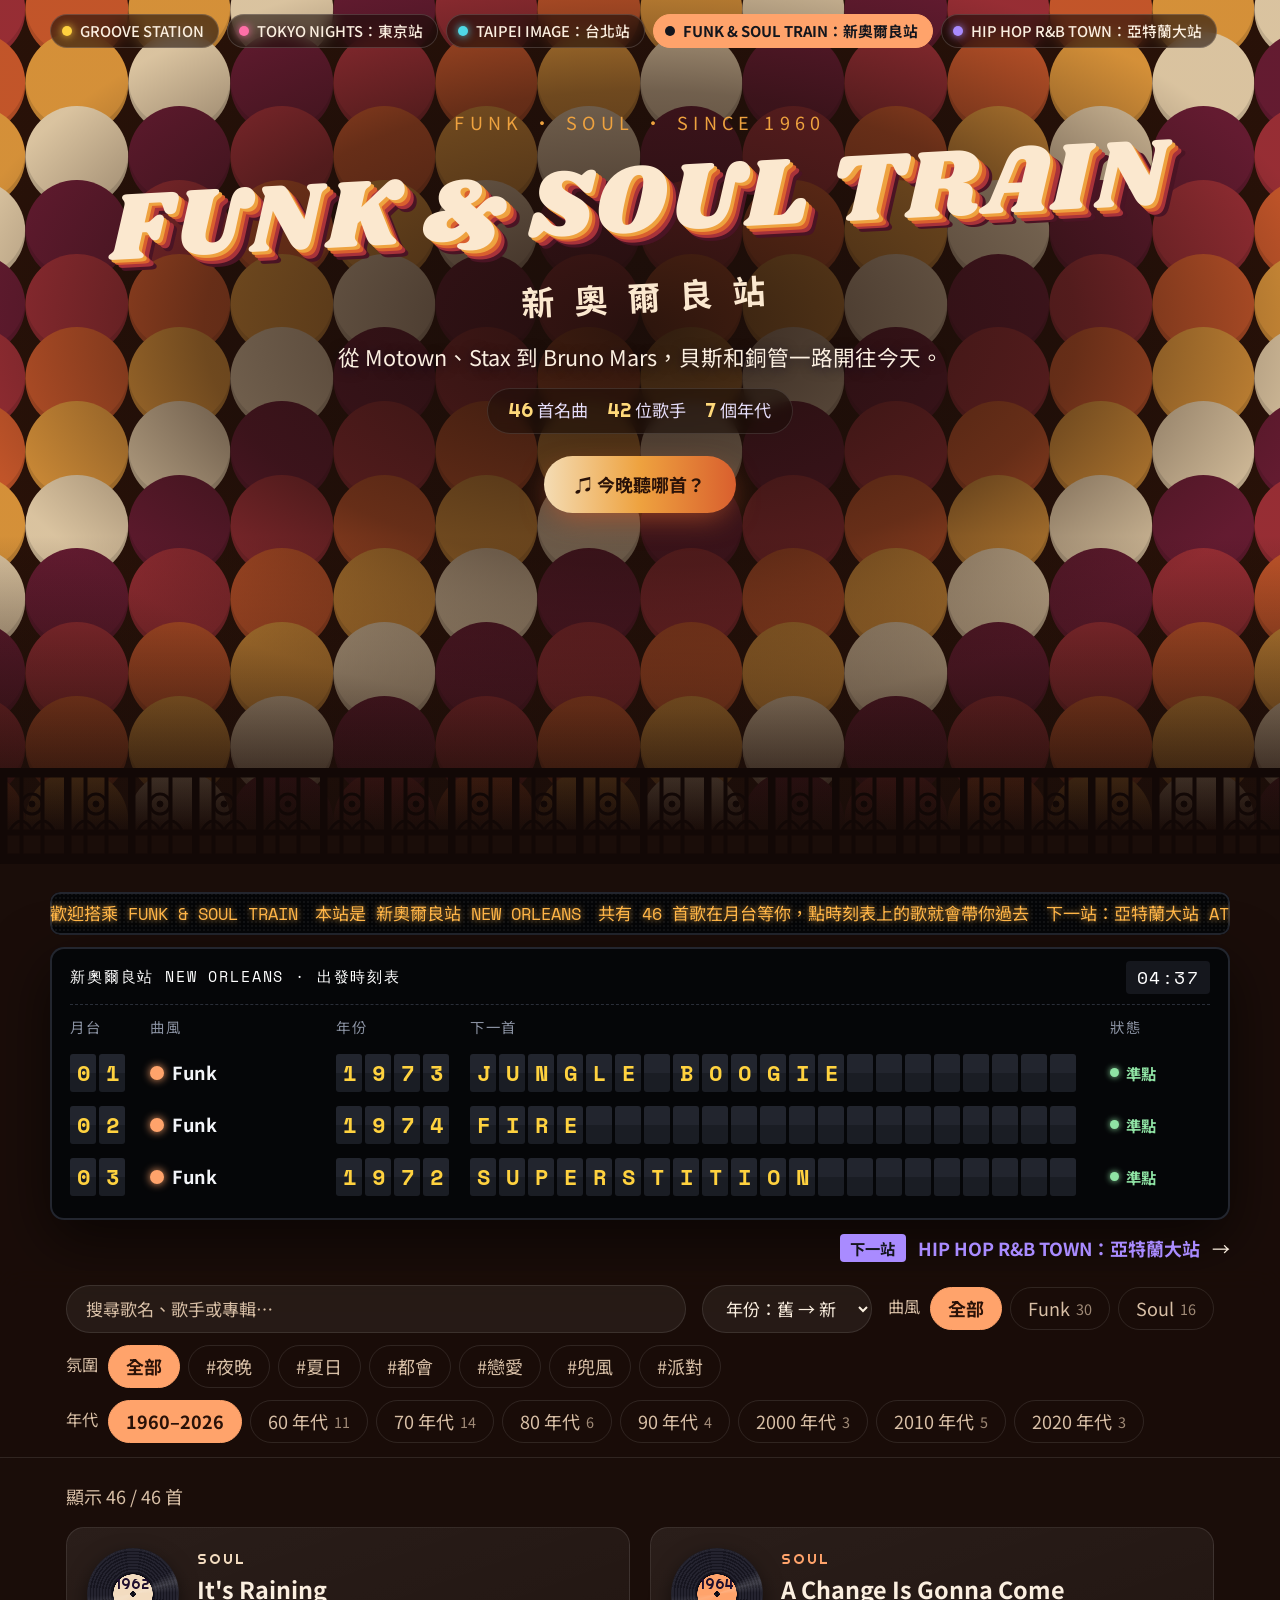
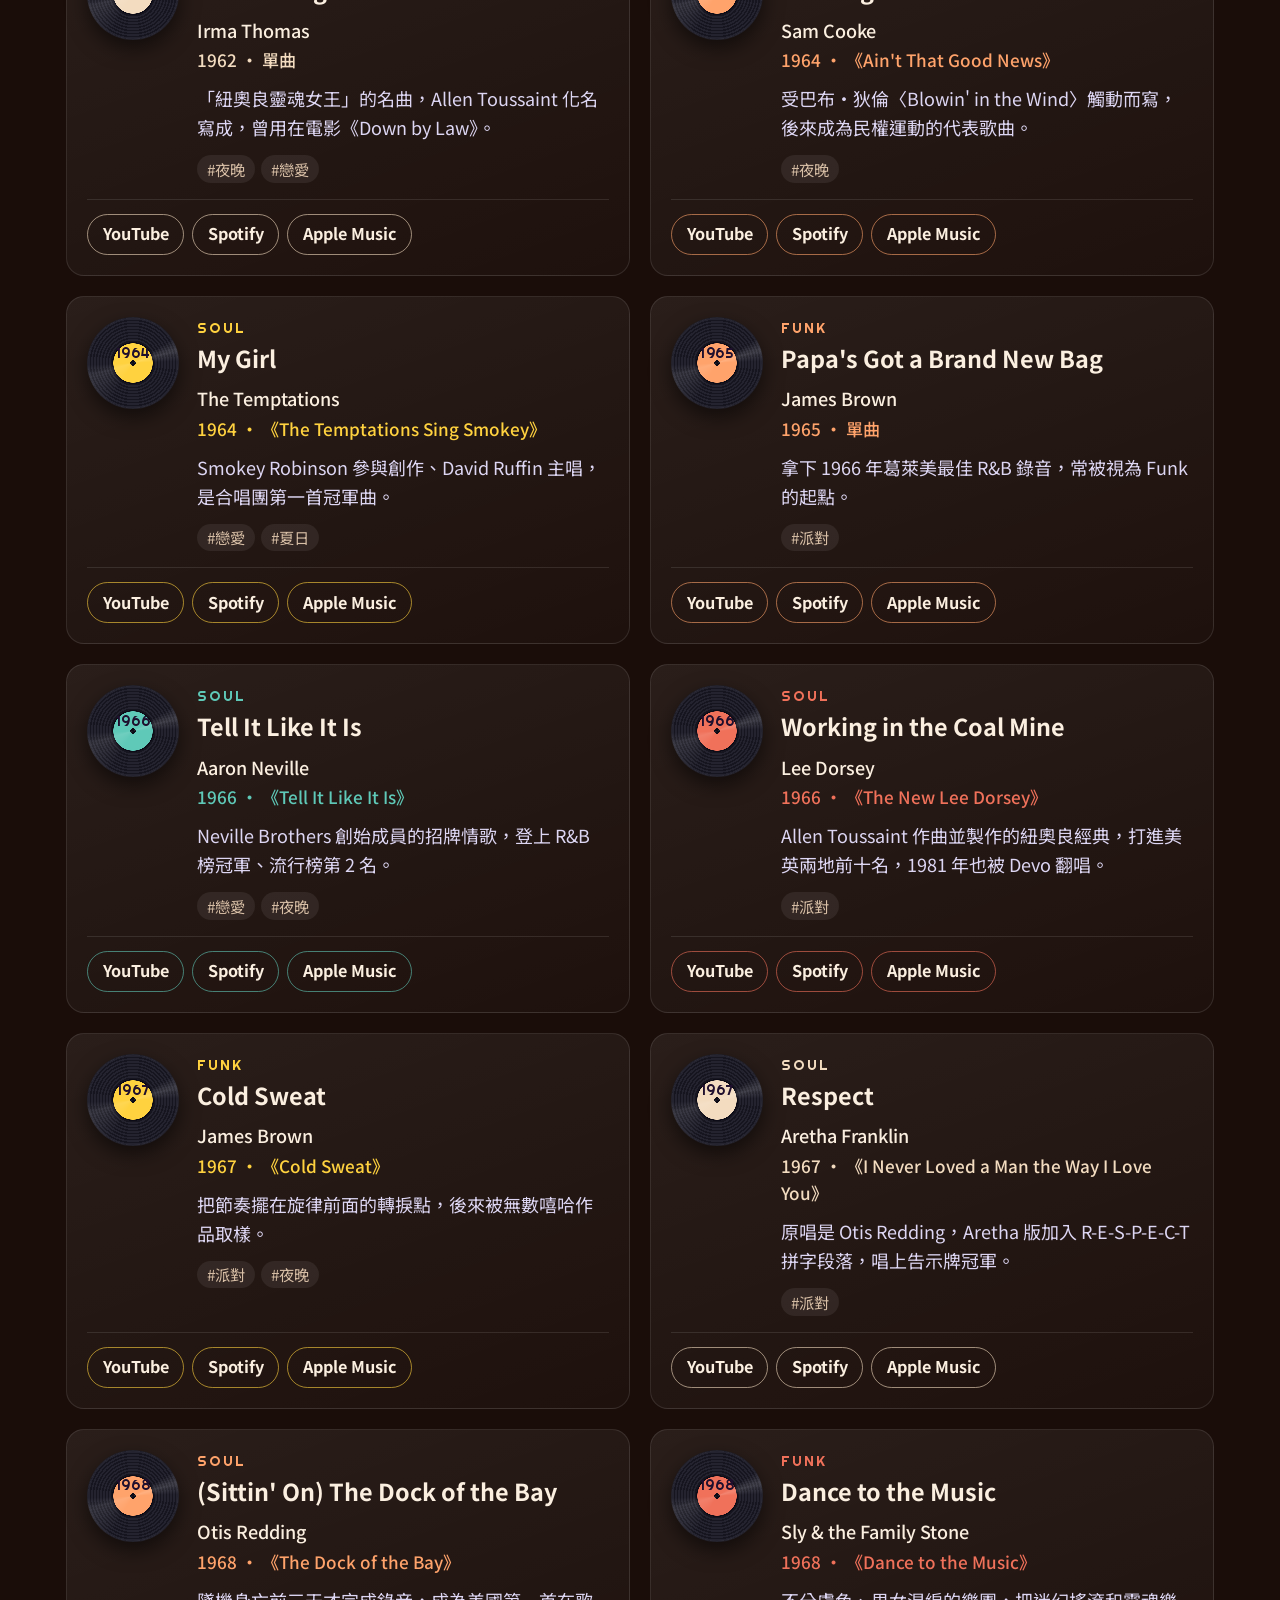
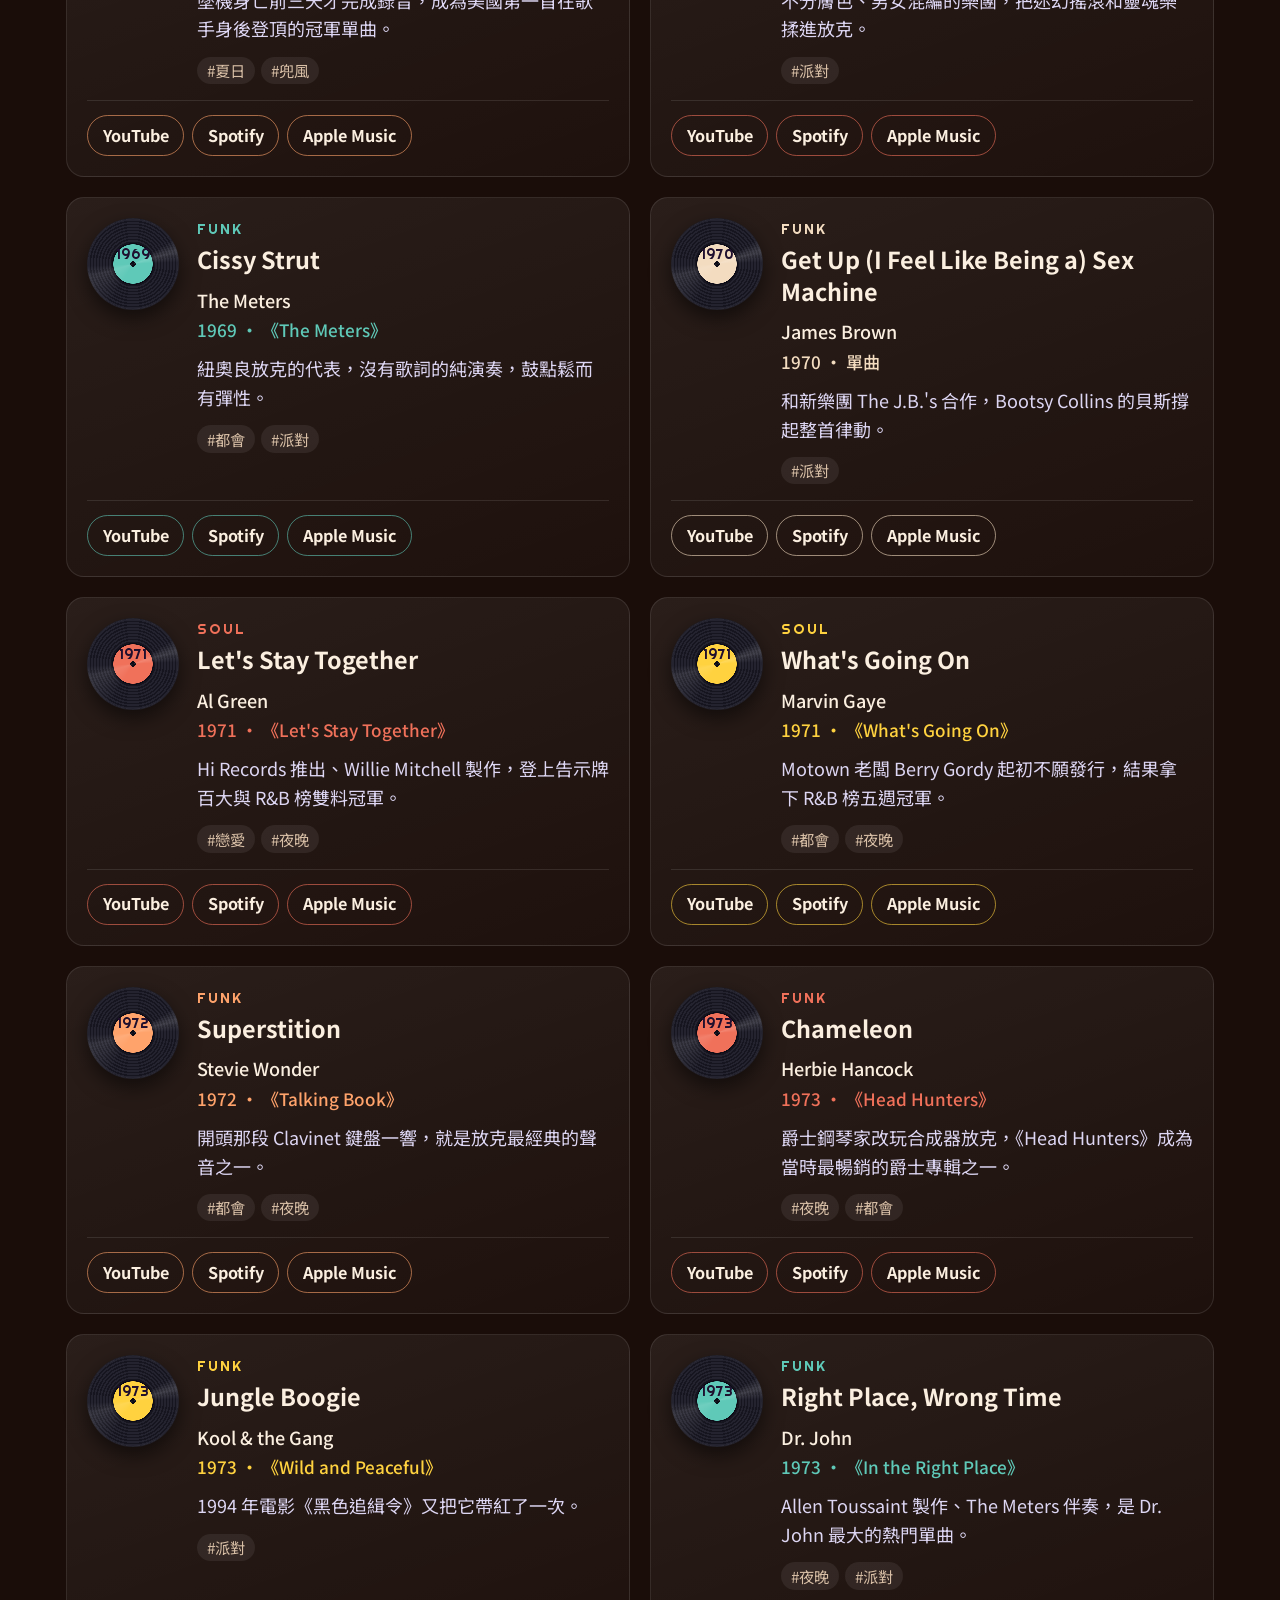
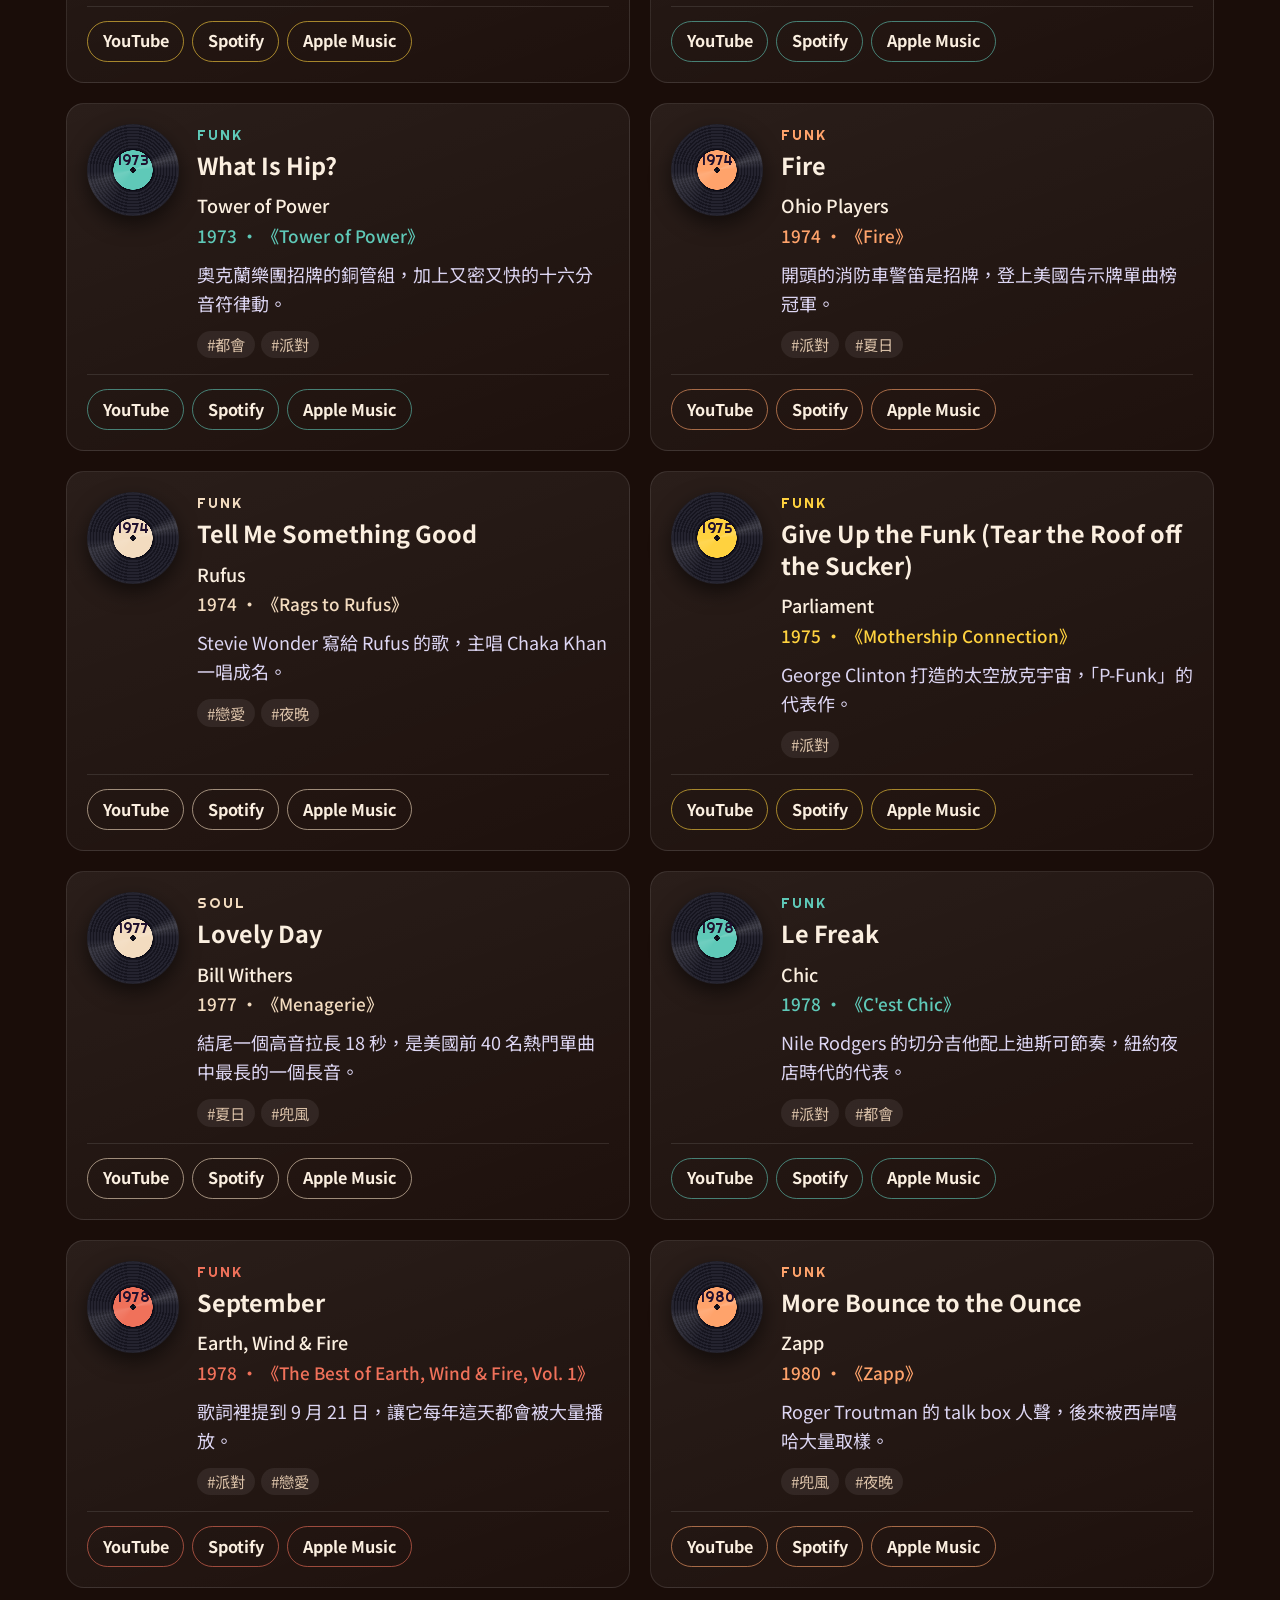
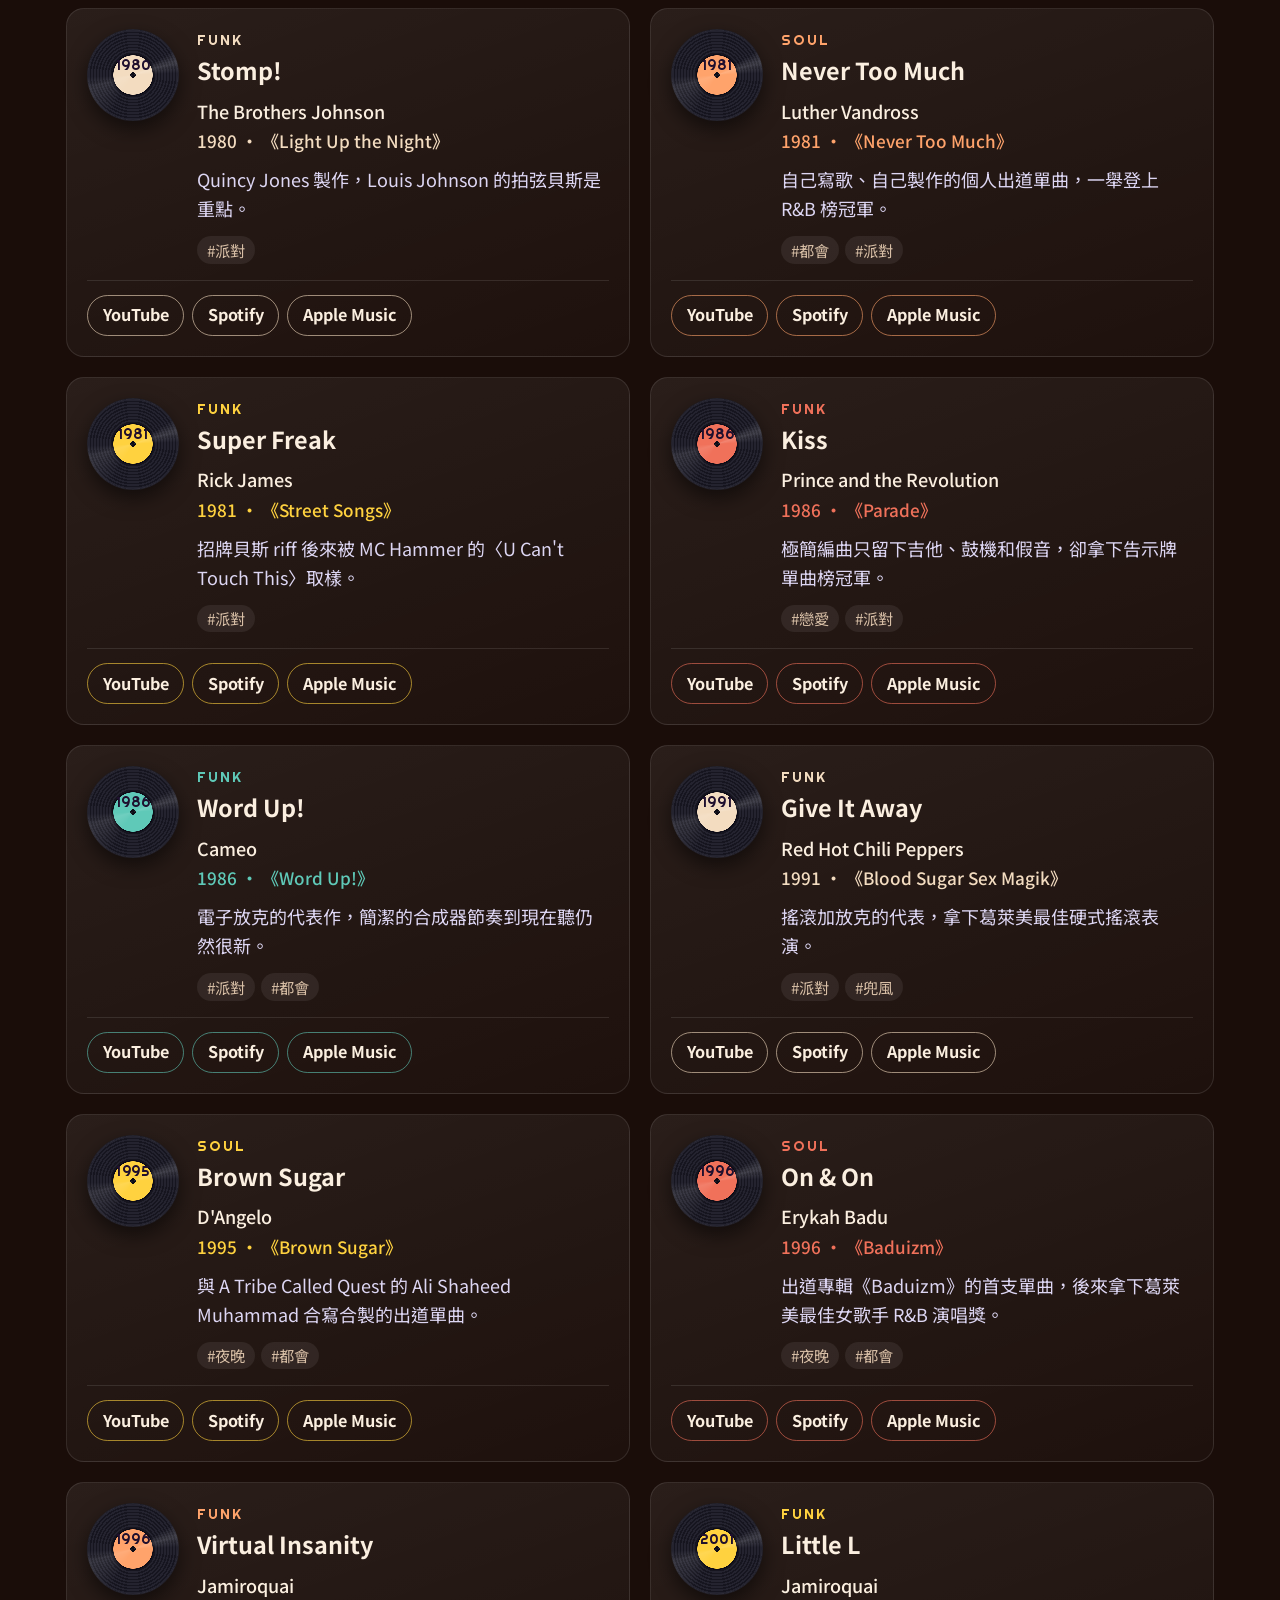
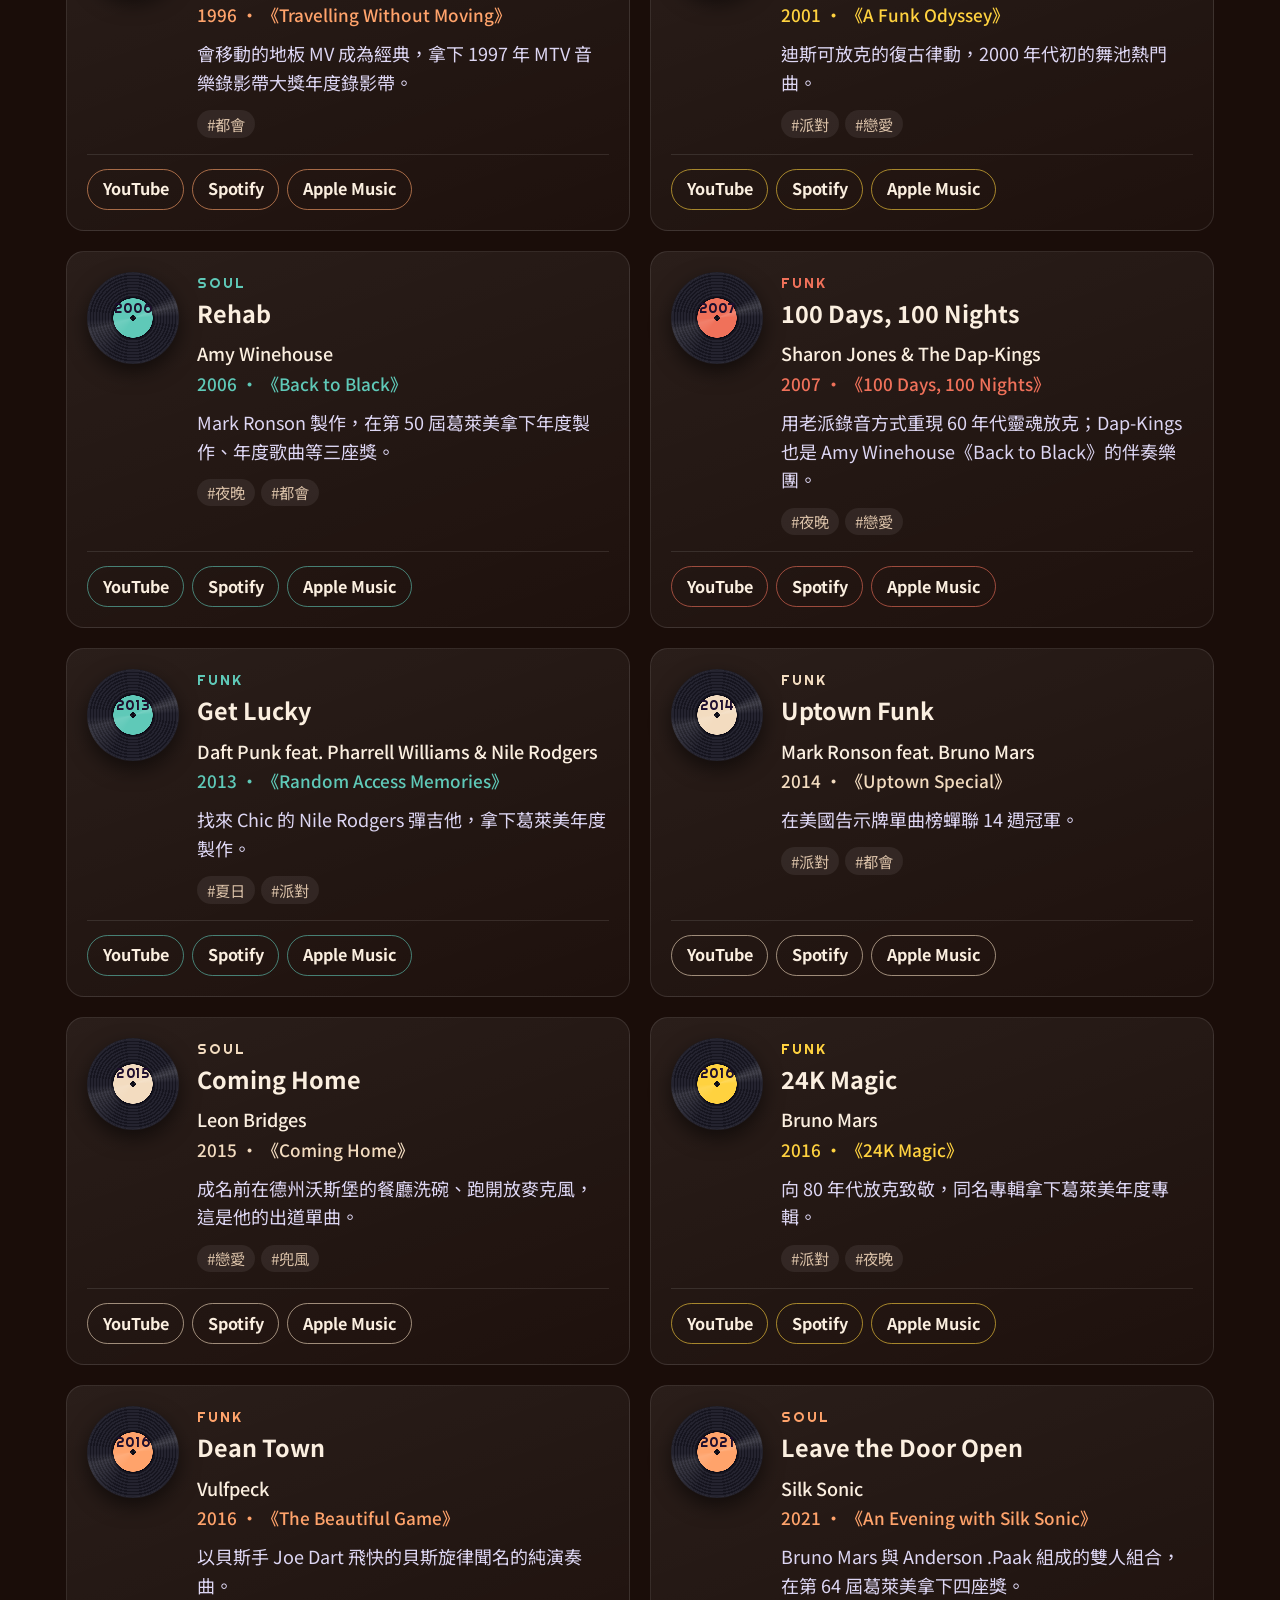
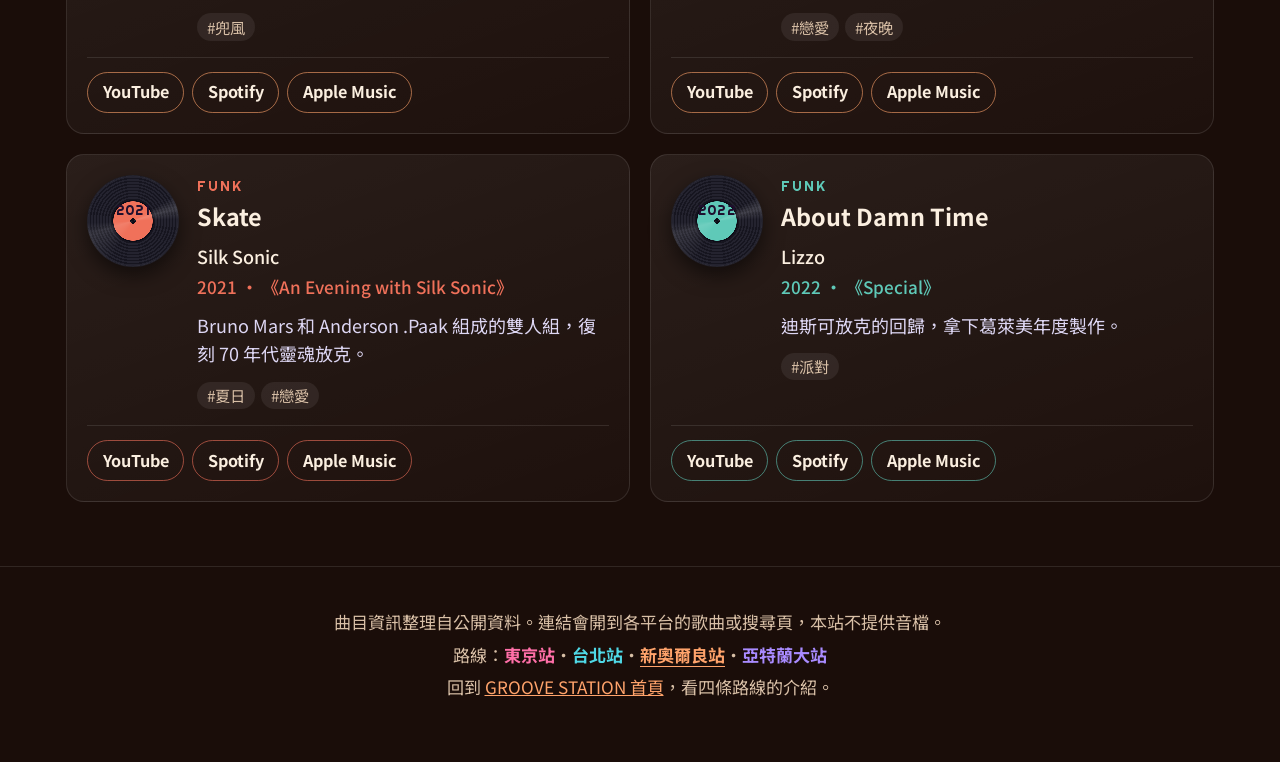
==== funk-soul-train/index.html @ fed1dee8 "四條路線、四個車站：新增台北站、新奧爾良站、亞特蘭大站與首頁背景音樂 - 首頁改成四條路線的總站：放大的站名牌、四月台翻牌看板、四線路線圖、路線導覽車票（車站小故事、代表曲、集章） - 新增 TAIP" ====
<!doctype html>
<html lang="zh-Hant">
<head>
  <meta charset="utf-8">
  <meta name="viewport" content="width=device-width, initial-scale=1">
  <title>FUNK &amp; SOUL TRAIN 新奧爾良站｜GROOVE STATION</title>
  <meta name="description" content="FUNK & SOUL TRAIN 新奧爾良站：1960 到 2026 的放克與靈魂樂名曲，依曲風、氛圍與年代篩選，一鍵到 YouTube、Spotify、Apple Music 收聽。">
  <meta name="theme-color" content="#1a0d09">
  <meta property="og:type" content="website">
  <meta property="og:locale" content="zh_TW">
  <meta property="og:site_name" content="GROOVE STATION">
  <meta property="og:title" content="FUNK &amp; SOUL TRAIN 新奧爾良站">
  <meta property="og:description" content="1960 到 2026 的放克與靈魂樂名曲，依曲風、氛圍與年代篩選，一鍵收聽。">
  <meta property="og:url" content="https://ginichang1214.github.io/ginimusic-collection/funk-soul-train/">
  <meta property="og:image" content="https://ginichang1214.github.io/ginimusic-collection/funk-soul-train/og-image.png">
  <meta property="og:image:width" content="1200">
  <meta property="og:image:height" content="630">
  <meta property="og:image:alt" content="FUNK & SOUL TRAIN 新奧爾良站：70 年代放克海報風格的圓點直條">
  <meta name="twitter:card" content="summary_large_image">
  <link rel="icon" href="data:image/svg+xml,%3Csvg xmlns='http://www.w3.org/2000/svg' viewBox='0 0 100 100'%3E%3Ccircle cx='50' cy='50' r='48' fill='%2316151f'/%3E%3Ccircle cx='50' cy='50' r='18' fill='%23ffa36b'/%3E%3Ccircle cx='50' cy='50' r='3' fill='%2316151f'/%3E%3C/svg%3E">
  <link rel="preconnect" href="https://fonts.googleapis.com">
  <link rel="preconnect" href="https://fonts.gstatic.com" crossorigin>
  <link href="https://fonts.googleapis.com/css2?family=Noto+Sans+TC:wght@400;500;700&family=Righteous&family=Shrikhand&family=Space+Mono:wght@700&display=swap" rel="stylesheet">
  <link rel="stylesheet" href="../common.css">
  <link rel="stylesheet" href="../station/station.css">
</head>
<body data-line="neworleans">
  <header class="hero">
    <!-- 背景和最上面的車站分頁由 ../station/station.js 畫出來 -->
    <div class="hero-art" id="hero-art" aria-hidden="true"></div>

    <div class="hero-text">
      <p class="eyebrow">FUNK · SOUL · SINCE 1960</p>
      <h1>FUNK &amp; SOUL TRAIN<span>新奧爾良站</span></h1>
      <p class="lead">從 Motown、Stax 到 Bruno Mars，貝斯和銅管一路開往今天。</p>
      <p class="stats" id="stats"></p>
      <button class="btn-shuffle" id="shuffle" type="button">♫ 今晚聽哪首？</button>
    </div>
  </header>

  <!-- 本站時刻表：到站廣播、翻牌看板、下一站 -->
  <section class="timetable" id="timetable" aria-label="本站時刻表"></section>

  <nav class="controls" aria-label="篩選曲目">
    <div class="controls-inner">
      <label class="search">
        <span class="visually-hidden">搜尋</span>
        <input id="search" type="search" placeholder="搜尋歌名、歌手或專輯…" autocomplete="off">
      </label>
      <label class="sort">
        <span class="visually-hidden">排序</span>
        <select id="sort">
          <option value="year-asc">年份：舊 → 新</option>
          <option value="year-desc">年份：新 → 舊</option>
          <option value="artist">依歌手</option>
        </select>
      </label>
      <div class="filters" id="filters"></div>
    </div>
  </nav>

  <main>
    <p class="count" id="count" aria-live="polite"></p>
    <ul class="grid" id="grid"></ul>
    <p class="empty" id="empty" hidden>找不到符合的歌曲，換個關鍵字或氛圍試試？</p>
    <noscript><p class="empty">這個網站需要開啟 JavaScript 才能顯示曲目。</p></noscript>
  </main>

  <footer id="footer">
    <p>曲目資訊整理自公開資料。連結會開到各平台的歌曲或搜尋頁，本站不提供音檔。</p>
  </footer>

  <script src="../tracks.js"></script>
  <script src="../lines.js"></script>
  <script src="../common.js"></script>
  <script src="../station/station.js"></script>
</body>
</html>
---- common.css ----
/* GROOVE STATION 首頁和各站頁面共用的樣式：
   基本設定、車站分頁、翻牌看板、篩選列、曲目卡片、頁尾。
   各頁用 --night、--chip-on 等變數換顏色。 */
:root {
  --night: #0e1016;
  --night-2: #1a1e28;
  --line: rgba(255, 255, 255, 0.1);
  --text: #f7f2ff;
  --muted: #b9b3d9;
  --pink: #ff6fa8;
  --orange: #ffa36b;
  --yellow: #ffd97a;
  --cyan: #5fe3e8;
  --lavender: #b6a5ff;
  --ink: #1f0f2e;
  --chip-on: var(--pink);
  --chip-on-text: var(--ink);
  --focus: var(--cyan);
  --font-body: "Noto Sans TC", "Noto Sans JP", system-ui, sans-serif;
  --font-jp: "Noto Sans JP", "Noto Sans TC", system-ui, sans-serif;
  --font-display: "Righteous", "Noto Sans TC", sans-serif;
  --font-mono: "Space Mono", ui-monospace, monospace;
}

* { box-sizing: border-box; }

/* 基準字級 18px，其餘用 rem 跟著放大 */
html { font-size: 112.5%; scroll-behavior: smooth; }

body {
  margin: 0;
  background: var(--night);
  color: var(--text);
  font-family: var(--font-body);
  line-height: 1.6;
  -webkit-font-smoothing: antialiased;
}

[lang="ja"] { font-family: var(--font-jp); }

a { color: inherit; }

:focus-visible {
  outline: 2px solid var(--focus);
  outline-offset: 3px;
  border-radius: 6px;
}

.visually-hidden {
  position: absolute;
  width: 1px;
  height: 1px;
  overflow: hidden;
  clip: rect(0 0 0 0);
  white-space: nowrap;
}

/* ---------- 車站分頁（每頁最上面） ---------- */
.station-tabs {
  position: absolute;
  top: 12px;
  left: 0;
  right: 0;
  z-index: 5;
}
.station-tabs ul {
  display: flex;
  gap: 8px;
  max-width: 1212px;
  margin: 0 auto;
  padding: 2px 16px 6px;
  overflow-x: auto;
  list-style: none;
  scrollbar-width: none;
}
.station-tabs ul::-webkit-scrollbar { display: none; }
.station-tabs li { flex: none; }
.station-tabs a {
  display: inline-flex;
  align-items: center;
  gap: 8px;
  padding: 0.3em 0.95em 0.3em 0.75em;
  border: 1px solid rgba(255, 255, 255, 0.16);
  border-radius: 999px;
  background: color-mix(in srgb, var(--night) 60%, transparent);
  -webkit-backdrop-filter: blur(8px);
  backdrop-filter: blur(8px);
  color: var(--text);
  font-size: 0.82rem;
  font-weight: 500;
  white-space: nowrap;
  text-decoration: none;
  transition: background 0.2s, border-color 0.2s, color 0.2s;
}
.station-tabs a::before {
  content: "";
  width: 10px;
  height: 10px;
  border-radius: 50%;
  background: var(--c);
  box-shadow: 0 0 8px var(--c);
}
.station-tabs a:hover { border-color: var(--c); }
.station-tabs a[aria-current="page"] {
  border-color: var(--c);
  background: var(--c);
  color: #14161d;
  font-weight: 700;
}
.station-tabs a[aria-current="page"]::before { background: #14161d; box-shadow: none; }

/* ---------- 翻牌看板 ---------- */
.board {
  --flap-text: #ffd23f;
  padding: 14px 20px 20px;
  border-radius: 14px;
  background: #050608;
  box-shadow: 0 20px 60px rgba(0, 0, 0, 0.6), inset 0 0 0 2px #23262f;
  color: #f2f4f8;
  text-align: left;
}
.board-top {
  display: flex;
  align-items: center;
  justify-content: space-between;
  gap: 12px;
  margin-bottom: 10px;
  padding-bottom: 10px;
  border-bottom: 1px dashed #2a2e38;
  color: #fff;
  font-family: var(--font-mono);
  font-size: 0.85rem;
  letter-spacing: 0.12em;
}
.board-clock {
  padding: 0.1em 0.6em;
  border-radius: 4px;
  background: #15171d;
  font-size: 1rem;
  letter-spacing: 0.08em;
}
.board-row {
  display: grid;
  grid-template-columns: 64px 170px 118px 1fr 100px;
  gap: 16px;
  align-items: center;
  width: 100%;
  padding: 4px 0;
  border: 0;
  background: none;
  color: inherit;
  font: inherit;
  text-align: left;
}
button.board-row { cursor: pointer; border-radius: 8px; }
button.board-row:hover { background: rgba(255, 255, 255, 0.04); }
.board-row + .board-row { margin-top: 6px; }
.board-head { padding: 0 0 6px; color: #8a91a1; font-size: 0.8rem; letter-spacing: 0.12em; }
.flap { display: flex; gap: 3px; min-width: 0; overflow: hidden; }
.flap b {
  flex: none;
  display: grid;
  place-items: center;
  width: 26px;
  height: 38px;
  border-radius: 3px;
  background: linear-gradient(#22252e 0 49%, #000 49% 51%, #1a1d24 51%);
  color: var(--flap-text);
  font-family: var(--font-mono);
  font-size: 22px;
  font-weight: 700;
}
.flap b.flipping { animation: flap 0.09s linear infinite; }
@keyframes flap { 50% { transform: scaleY(0.6); filter: brightness(0.6); } }
.line-tag { display: inline-flex; align-items: center; gap: 8px; min-width: 0; font-weight: 700; }
.line-tag i { flex: none; width: 14px; height: 14px; border-radius: 50%; background: var(--c); box-shadow: 0 0 8px var(--c); }
.line-tag span { overflow: hidden; white-space: nowrap; text-overflow: ellipsis; }

/* 狀態燈：剛換上的那一排顯示「登車中」並閃爍 */
.status { display: inline-flex; align-items: center; gap: 7px; color: #8fe3a4; font-size: 0.85rem; font-weight: 700; }
.status i { width: 9px; height: 9px; border-radius: 50%; background: currentColor; box-shadow: 0 0 6px currentColor; }
.status .boarding { display: none; }
.is-boarding .status { color: var(--flap-text); }
.is-boarding .status .on-time { display: none; }
.is-boarding .status .boarding { display: inline; }
.is-boarding .status i { animation: lamp 1s steps(2, jump-none) infinite; }
@keyframes lamp { 50% { opacity: 0.15; } }

/* ---------- 篩選列 ---------- */
.controls {
  position: sticky;
  top: 0;
  z-index: 10;
  background: color-mix(in srgb, var(--night) 88%, transparent);
  -webkit-backdrop-filter: blur(12px);
  backdrop-filter: blur(12px);
  border-bottom: 1px solid var(--line);
}
.controls-inner {
  display: flex;
  flex-wrap: wrap;
  align-items: center;
  gap: 12px 16px;
  max-width: 1180px;
  margin: 0 auto;
  padding: 14px 16px;
}
.filters { display: contents; }

.search { flex: 1 1 220px; min-width: 0; }
.search input,
.sort select {
  width: 100%;
  padding: 0.55em 1.1em;
  border: 1px solid var(--line);
  border-radius: 999px;
  background: rgba(255, 255, 255, 0.06);
  color: var(--text);
  font: inherit;
  font-size: 0.95rem;
}
.search input::placeholder { color: var(--muted); }
.search input:focus,
.sort select:focus { border-color: var(--focus); outline: none; }
.sort select { width: auto; cursor: pointer; }
.sort option { background: var(--night-2); }

.filter-row {
  display: flex;
  align-items: flex-start;
  gap: 10px;
  min-width: 0;
}
.filter-label {
  flex: none;
  padding-top: 0.45em;
  color: var(--muted);
  font-size: 0.9rem;
}
.chips { display: flex; flex-wrap: wrap; gap: 8px; }
.chip-count {
  margin-left: 0.4em;
  font-size: 0.8em;
  opacity: 0.7;
}
.chip:disabled { opacity: 0.35; cursor: not-allowed; }
.chip {
  display: inline-flex;
  align-items: center;
  padding: 0.35em 0.95em;
  border: 1px solid var(--line);
  border-radius: 999px;
  background: transparent;
  color: var(--muted);
  font: inherit;
  font-size: 1rem;
  cursor: pointer;
  transition: background 0.2s, color 0.2s, border-color 0.2s;
}
.chip:hover { color: var(--text); border-color: rgba(255, 255, 255, 0.3); }
.chip[aria-pressed="true"] {
  background: var(--chip-on);
  border-color: var(--chip-on);
  color: var(--chip-on-text);
  font-weight: 700;
}
/* 路線按鈕：前面有一顆路線顏色的圓點，按下去整顆變成路線色 */
.chip-line i {
  width: 10px;
  height: 10px;
  margin-right: 0.5em;
  border-radius: 50%;
  background: var(--c);
}
.chip-line[aria-pressed="true"] { background: var(--c); border-color: var(--c); color: #14161d; }
.chip-line[aria-pressed="true"] i { background: #14161d; }

/* ---------- 曲目卡片 ---------- */
main {
  max-width: 1180px;
  margin: 0 auto;
  padding: 24px 16px 64px;
}

.count { margin: 0 0 16px; color: var(--muted); font-size: 1rem; }

.grid {
  display: grid;
  grid-template-columns: repeat(auto-fill, minmax(min(400px, 100%), 1fr));
  gap: 20px;
  margin: 0;
  padding: 0;
  list-style: none;
}

.card {
  position: relative;
  display: grid;
  grid-template-columns: 92px 1fr;
  grid-template-rows: 1fr auto;
  gap: 16px 18px;
  padding: 20px;
  border: 1px solid var(--line);
  border-radius: 18px;
  background: linear-gradient(160deg, rgba(255, 255, 255, 0.07), rgba(255, 255, 255, 0.02));
  scroll-margin-top: 120px;
  transition: transform 0.25s, border-color 0.25s, box-shadow 0.25s;
}
.card:hover {
  transform: translateY(-4px);
  border-color: var(--accent);
  box-shadow: 0 12px 40px -14px var(--accent);
}
.card.spotlight {
  border-color: var(--accent);
  box-shadow: 0 0 0 2px var(--accent), 0 0 60px -8px var(--accent);
}
.card:focus { outline: none; }

.badge {
  position: absolute;
  top: -11px;
  right: 16px;
  padding: 0.15em 0.8em;
  border-radius: 999px;
  background: var(--accent);
  color: var(--ink);
  font-size: 0.9rem;
  font-weight: 700;
}

/* 黑膠唱片 */
.disc {
  position: relative;
  display: grid;
  place-items: center;
  width: 92px;
  aspect-ratio: 1;
  border-radius: 50%;
  background:
    radial-gradient(circle, #0c0b16 0 4%, transparent 4.5%),
    radial-gradient(circle, var(--accent) 0 30%, #0c0b16 30.5% 32%, transparent 32.5%),
    repeating-radial-gradient(circle, #16151f 0 1.5px, #24232f 1.5px 3px);
  box-shadow: 0 8px 20px rgba(0, 0, 0, 0.55), inset 0 0 0 1px rgba(255, 255, 255, 0.06);
}
.disc::before {
  content: "";
  position: absolute;
  inset: 0;
  border-radius: 50%;
  background: conic-gradient(from 30deg,
      transparent 0 8%, rgba(255, 255, 255, 0.14) 12%, transparent 16% 50%,
      rgba(255, 255, 255, 0.1) 62%, transparent 66%);
}
.disc .label {
  position: relative;
  transform: translateY(-10px);
  color: var(--ink);
  font-family: var(--font-display);
  font-size: 14px;
  letter-spacing: 0.04em;
}
.card:hover .disc,
.card.spotlight .disc { animation: spin 2.4s linear infinite; }

@keyframes spin { to { transform: rotate(360deg); } }

.info { min-width: 0; }

.genre {
  margin: 0 0 0.2em;
  color: var(--accent);
  font-family: var(--font-display);
  font-size: 0.8rem;
  letter-spacing: 0.14em;
  text-transform: uppercase;
}

.title {
  margin: 0;
  font-size: 1.3rem;
  line-height: 1.35;
  overflow-wrap: anywhere;
}
.romaji { margin: 0.1em 0 0; color: var(--muted); font-size: 0.95rem; }
.artist { margin: 0.55em 0 0; font-weight: 500; }
.artist .en { color: var(--muted); font-size: 0.95rem; font-weight: 400; }
.meta { margin: 0.1em 0 0; color: var(--accent); font-size: 0.95rem; font-weight: 500; }
.note { margin: 0.6em 0 0; color: #ddd6f3; font-size: 1rem; }

.tags {
  display: flex;
  flex-wrap: wrap;
  gap: 6px;
  margin: 0.75em 0 0;
  padding: 0;
  list-style: none;
}
.tags li {
  padding: 0.1em 0.65em;
  border-radius: 999px;
  background: rgba(255, 255, 255, 0.07);
  color: var(--muted);
  font-size: 0.85rem;
}

.links {
  grid-column: 1 / -1;
  align-self: end;
  display: flex;
  flex-wrap: wrap;
  gap: 8px;
  padding-top: 14px;
  border-top: 1px solid var(--line);
}
.links a {
  padding: 0.4em 0.9em;
  border: 1px solid color-mix(in srgb, var(--accent) 60%, transparent);
  border-radius: 999px;
  font-size: 0.9rem;
  font-weight: 700;
  text-decoration: none;
  transition: background 0.2s, color 0.2s;
}
.links a:hover { background: var(--accent); color: var(--ink); }

.empty {
  margin: 48px 0;
  color: var(--muted);
  text-align: center;
}

/* ---------- 頁尾 ---------- */
footer {
  padding: 36px 16px 56px;
  border-top: 1px solid var(--line);
  color: var(--muted);
  font-size: 0.95rem;
  text-align: center;
}
footer p { margin: 0.3em 0; }
footer a { color: var(--focus); }
.footer-stations a,
.footer-stations span { color: var(--c); font-weight: 700; text-decoration: none; }
.footer-stations a:hover { text-decoration: underline; }
.footer-stations span[aria-current] { text-decoration: underline; text-underline-offset: 4px; }

@media (max-width: 900px) {
  /* 看板變窄時只留年份和歌名，年份改用路線顏色 */
  .board-row { grid-template-columns: auto 1fr; gap: 10px; }
  .board-row > :nth-child(1),
  .board-row > :nth-child(2),
  .board-row > :nth-child(5) { display: none; }
  .board-row .year .flap b { color: var(--line, var(--flap-text)); }
}

@media (max-width: 640px) {
  .board { padding: 12px 12px 14px; }
  .flap b { width: 17px; height: 28px; font-size: 15px; }
  .flap { gap: 2px; }
  .board-top { font-size: 0.72rem; }
}

@media (max-width: 520px) {
  .card { grid-template-columns: 76px 1fr; gap: 14px; padding: 16px; scroll-margin-top: 24px; }
  .disc { width: 76px; }
  .disc .label { font-size: 12px; transform: translateY(-8px); }
  .controls { position: static; }
  .controls-inner { gap: 10px; }
  .sort { flex: 1 1 100%; }
  .sort select { width: 100%; }
  .station-tabs a { font-size: 0.78rem; }
}

@media (prefers-reduced-motion: reduce) {
  html { scroll-behavior: auto; }
  .card:hover .disc,
  .card.spotlight .disc,
  .flap b.flipping,
  .is-boarding .status i { animation: none; }
  .card { transition: none; }
}
---- station/station.css ----
/* 各車站頁面共用的樣式：主視覺版面、本站時刻表、到站廣播，以及四站各自的配色與背景。
   版面以東京站為範本；每站在 body[data-line] 換顏色、字型和背景。 */

/* ================================================================
   主視覺版面
   ================================================================ */
.hero {
  position: relative;
  isolation: isolate;
  overflow: hidden;
  min-height: clamp(640px, 96vh, 920px);
  padding: clamp(84px, 12vh, 124px) 16px 0;
  text-align: center;
}
.hero-art { position: absolute; inset: 0; z-index: -1; pointer-events: none; overflow: hidden; }
.hero-text { position: relative; }

.eyebrow {
  margin: 0;
  color: var(--eyebrow, var(--cyan));
  font-size: 1rem;
  letter-spacing: 0.3em;
}

.hero h1 {
  margin: 0.15em 0 0.25em;
  font-family: var(--font-title, var(--font-display));
  font-weight: 400;
  font-size: var(--title-size, clamp(2.6rem, 9vw, 6rem));
  line-height: 0.95;
  letter-spacing: 0.02em;
}
.hero h1 span {
  display: block;
  margin-top: 0.4em;
  padding-left: 0.6em;
  font-family: var(--font-body);
  font-weight: 700;
  font-size: var(--station-size, 0.34em);
  letter-spacing: 0.6em;
  color: #fff;
  -webkit-text-fill-color: #fff;
  text-shadow: none;
}

.lead {
  margin: 0;
  color: var(--lead, #f1e8ff);
  font-size: clamp(1rem, 2.4vw, 1.2rem);
  text-shadow: 0 2px 12px rgba(10, 6, 30, 0.7);
}

.stats {
  display: inline-flex;
  flex-wrap: wrap;
  justify-content: center;
  gap: 4px 20px;
  margin: 14px 0 0;
  padding: 0.35em 1.2em;
  border: 1px solid rgba(255, 255, 255, 0.12);
  border-radius: 999px;
  background: color-mix(in srgb, var(--night) 55%, transparent);
  -webkit-backdrop-filter: blur(6px);
  backdrop-filter: blur(6px);
  color: #e6defa;
  font-size: 0.95rem;
}
.stats b {
  color: var(--yellow);
  font-family: var(--font-display);
  font-weight: 400;
  font-size: 1.15em;
}

.btn-shuffle {
  display: block;
  margin: 22px auto 0;
  padding: 0.8em 1.7em;
  border: 0;
  border-radius: 999px;
  font: inherit;
  font-weight: 700;
  color: var(--btn-text, var(--ink));
  cursor: pointer;
  background: var(--btn, linear-gradient(90deg, var(--yellow), var(--orange), var(--pink)));
  box-shadow: 0 10px 30px -8px var(--btn-glow, rgba(255, 111, 168, 0.8));
  transition: transform 0.2s, box-shadow 0.2s;
}
.btn-shuffle:hover { transform: translateY(-2px); }

/* 星星（東京、台北、亞特蘭大共用） */
.stars {
  position: absolute;
  inset: 0 0 50% 0;
  background-image:
    radial-gradient(1px 1px at 24px 36px, #fff 50%, transparent 51%),
    radial-gradient(1.5px 1.5px at 130px 90px, #fff 50%, transparent 51%),
    radial-gradient(1px 1px at 210px 22px, #ffe9c4 50%, transparent 51%),
    radial-gradient(1px 1px at 268px 150px, #fff 50%, transparent 51%),
    radial-gradient(1.5px 1.5px at 70px 160px, #cfe9ff 50%, transparent 51%);
  background-size: 300px 190px;
  -webkit-mask-image: linear-gradient(#000 30%, transparent);
  mask-image: linear-gradient(#000 30%, transparent);
  opacity: 0.85;
}

/* ================================================================
   本站時刻表：到站廣播 + 翻牌看板 + 下一站
   ================================================================ */
.timetable { padding: 28px 16px 8px; }
.timetable-inner { max-width: 1180px; margin: 0 auto; }

.marquee {
  overflow: hidden;
  margin-bottom: 12px;
  padding: 8px 0;
  border-radius: 10px;
  background:
    radial-gradient(circle, rgba(255, 255, 255, 0.05) 1px, transparent 1.5px) 0 0 / 4px 4px,
    #050608;
  box-shadow: inset 0 0 0 2px #23262f;
  color: #ffb547;
  font-family: var(--font-mono), var(--font-body);
  font-size: 0.95rem;
  text-shadow: 0 0 6px rgba(255, 181, 71, 0.8);
  white-space: nowrap;
}
.marquee-track {
  display: flex;
  width: max-content;
  animation: marquee 38s linear infinite;
}
.marquee-track span { padding-right: 4em; }
@keyframes marquee { to { transform: translateX(-50%); } }

.next-stop {
  display: flex;
  align-items: center;
  justify-content: flex-end;
  flex-wrap: wrap;
  gap: 4px 12px;
  margin-top: 14px;
  color: var(--text);
  text-decoration: none;
}
.next-stop .next-label {
  padding: 0.1em 0.7em;
  border-radius: 4px;
  background: var(--c);
  color: #14161d;
  font-size: 0.85rem;
  font-weight: 700;
}
.next-stop b { color: var(--c); }
.next-stop:hover b { text-decoration: underline; text-underline-offset: 4px; }

/* ================================================================
   1 東京站：黃昏的城市
   ================================================================ */
body[data-line="tokyo"] {
  --night: #100f26;
  --night-2: #191838;
  --muted: #b9b3d9;
}
body[data-line="tokyo"] .hero {
  background: linear-gradient(180deg,
      #0f0d2e 0%, #241a5c 26%, #5c2c86 44%, #b8427f 60%,
      #ff7f72 74%, #ffb882 86%, #ffd99a 100%);
}
body[data-line="tokyo"] .hero h1 {
  background: linear-gradient(180deg, #fff6c9 10%, #ffc56e 50%, #ff6fa8 90%);
  -webkit-background-clip: text;
  background-clip: text;
  color: transparent;
  filter: drop-shadow(0 0 18px rgba(255, 111, 168, 0.5)) drop-shadow(0 4px 0 rgba(30, 10, 60, 0.6));
}

.glow {
  position: absolute;
  left: 50%;
  bottom: 40px;
  width: min(120vw, 900px);
  height: 520px;
  transform: translateX(-50%);
  background: radial-gradient(closest-side, rgba(255, 150, 120, 0.55), transparent);
}
.sun {
  position: absolute;
  left: 50%;
  bottom: 90px;
  width: min(52vw, 310px);
  aspect-ratio: 1;
  transform: translateX(-50%);
  border-radius: 50%;
  background: linear-gradient(180deg, #fff1a8 0%, #ffc56e 38%, #ff7b7b 68%, #ff4f9a 100%);
  -webkit-mask-image: linear-gradient(180deg,
      #000 0 52%, transparent 52% 55%, #000 55% 62%, transparent 62% 66%,
      #000 66% 72%, transparent 72% 77%, #000 77% 82%, transparent 82% 88%,
      #000 88% 92%, transparent 92%);
  mask-image: linear-gradient(180deg,
      #000 0 52%, transparent 52% 55%, #000 55% 62%, transparent 62% 66%,
      #000 66% 72%, transparent 72% 77%, #000 77% 82%, transparent 82% 88%,
      #000 88% 92%, transparent 92%);
}
.skyline {
  position: absolute;
  left: 0;
  bottom: 64px;
  width: 100%;
  height: clamp(150px, 22vw, 230px);
}
.skyline .bld { fill: #1d1240; }
.skyline .bld.far { fill: #3a1f5e; }
.skyline .win { fill: #ffd97a; opacity: 0.85; }
.skyline .win.c { fill: #5fe3e8; opacity: 0.75; }
.water {
  position: absolute;
  left: 0;
  right: 0;
  bottom: 0;
  height: 64px;
  background: linear-gradient(180deg, #2a1748, var(--night));
}
.water::before {
  content: "";
  position: absolute;
  inset: 0;
  background: repeating-linear-gradient(180deg, rgba(255, 140, 150, 0.55) 0 2px, transparent 2px 9px);
  -webkit-mask-image: radial-gradient(40% 100% at 50% 0%, #000, transparent);
  mask-image: radial-gradient(40% 100% at 50% 0%, #000, transparent);
}

/* ================================================================
   2 台北站：藍色時刻、101、高架捷運
   ================================================================ */
body[data-line="taipei"] {
  --night: #0a1424;
  --night-2: #13213a;
  --muted: #a9bad6;
  --chip-on: #4fd8e6;
  --chip-on-text: #0a1424;
  --focus: #4fd8e6;
  --eyebrow: #ff9fbd;
  --btn: linear-gradient(90deg, #9ff0f7, #4fd8e6, #9f8bff);
  --btn-glow: rgba(79, 216, 230, 0.7);
  --lead: #eaf4ff;
}
body[data-line="taipei"] .hero {
  background: linear-gradient(180deg,
      #050b1d 0%, #0d1c44 28%, #1c386b 48%, #3d5c93 62%,
      #9c7aa8 78%, #ee9f8e 92%, #f6c497 100%);
}
body[data-line="taipei"] .hero h1 {
  background: linear-gradient(180deg, #f0fdff 10%, #8deaf3 50%, #5aa9f0 90%);
  -webkit-background-clip: text;
  background-clip: text;
  color: transparent;
  filter: drop-shadow(0 0 18px rgba(79, 216, 230, 0.45)) drop-shadow(0 4px 0 rgba(6, 14, 40, 0.65));
}
.tp-hills { position: absolute; left: 0; right: 0; bottom: 60px; width: 100%; height: 34%; }
.tp-hills .far { fill: #2b3f6d; }
.tp-hills .near { fill: #1a2c52; }
.t101 {
  position: absolute;
  left: clamp(84%, 50% + 440px, 100% - 60px); /* 放在標題右邊，不擋字 */
  bottom: 60px;
  height: min(76%, 700px);
  aspect-ratio: 1 / 5;
  transform: translateX(-50%);
}
.t101 .seg { fill: url(#t101-seg); }
.t101 .spire,
.t101 .crown { fill: #1d3360; }
.t101 .glass { fill: #7fa3d6; opacity: 0.35; }
.t101 .lit { fill: #4fd8e6; filter: url(#t101-glow); animation: lit-cycle 28s linear infinite; }
@keyframes lit-cycle {
  0%, 100% { fill: #4fd8e6; }
  20% { fill: #ffd97a; }
  40% { fill: #ff8fb1; }
  60% { fill: #b6a5ff; }
  80% { fill: #8ef0b0; }
}
.tp-city { position: absolute; left: 0; bottom: 60px; width: 100%; height: clamp(110px, 15vw, 170px); }
.tp-city .bld { fill: #0f1d3a; }
.tp-city .bld.far { fill: #1f3461; }
.tp-city .win { fill: #ffd98a; opacity: 0.85; }
.tp-city .win.c { fill: #8deaf3; opacity: 0.75; }
.mrt {
  position: absolute;
  left: 0;
  right: 0;
  bottom: 0;
  height: 60px;
  background: linear-gradient(#0c1a35, var(--night));
}
.mrt::before { /* 高架軌道 */
  content: "";
  position: absolute;
  left: 0;
  right: 0;
  top: 0;
  height: 9px;
  background: #33497a;
  box-shadow: 0 2px 0 #1b2a4a;
}
.mrt::after { /* 橋墩 */
  content: "";
  position: absolute;
  left: 0;
  right: 0;
  top: 9px;
  bottom: 0;
  background: repeating-linear-gradient(90deg, transparent 0 150px, #1a2a4c 150px 164px);
  -webkit-mask-image: linear-gradient(#000, transparent);
  mask-image: linear-gradient(#000, transparent);
}
.mrt-train {
  position: absolute;
  left: 0;
  top: -26px;
  width: 360px;
  height: 26px;
  border-radius: 12px 12px 4px 4px;
  background: linear-gradient(#f3f6fb, #c7d1e3);
  box-shadow: inset 0 -5px 0 #4fd8e6, 0 0 18px rgba(255, 230, 170, 0.25);
  animation: mrt-run 18s linear infinite;
}
.mrt-train::before { /* 車窗 */
  content: "";
  position: absolute;
  inset: 5px 12px 9px;
  background: repeating-linear-gradient(90deg, #ffe39a 0 18px, #2d3d5a 18px 24px);
  border-radius: 3px;
}
.mrt-train::after { /* 車廂接縫 */
  content: "";
  position: absolute;
  inset: 0;
  background: repeating-linear-gradient(90deg, transparent 0 88px, #8492ab 88px 90px);
}
@keyframes mrt-run {
  0% { transform: translateX(-380px); }
  55%, 100% { transform: translateX(calc(100vw + 40px)); }
}

/* ================================================================
   3 新奧爾良站：70 年代放克海報
   ================================================================ */
body[data-line="neworleans"] {
  --night: #1a0d09;
  --night-2: #2a1610;
  --text: #fbefe0;
  --muted: #d8bfa6;
  --chip-on: #ffa36b;
  --chip-on-text: #2a1208;
  --focus: #ffa36b;
  --eyebrow: #eea23f;
  --font-title: "Shrikhand", var(--font-display);
  --title-size: clamp(2.4rem, 7.6vw, 5.6rem);
  --btn: linear-gradient(90deg, #f4dcb4, #eea23f, #d95f2e);
  --btn-text: #2a1208;
  --btn-glow: rgba(217, 95, 46, 0.7);
  --lead: #fbefe0;
}
body[data-line="neworleans"] .hero { background: #2a1208; }
body[data-line="neworleans"] .hero h1 {
  line-height: 1.08;
  color: #fbe8cf;
  text-shadow: 3px 3px 0 #eea23f, 6px 6px 0 #d95f2e, 9px 9px 0 #a8323a, 12px 12px 0 #4a1424;
  transform: rotate(-3deg);
}
body[data-line="neworleans"] .hero h1 span { margin-top: 0.7em; color: #fbe8cf; -webkit-text-fill-color: #fbe8cf; }
.funk-cols {
  --c: clamp(72px, 8vw, 130px);
  position: absolute;
  top: -10%;
  left: 50%;
  display: flex;
  transform: translateX(-50%);
}
.funk-col {
  flex: none;
  display: flex;
  flex-direction: column;
  width: var(--c);
  animation: funk-scroll 18s linear infinite;
}
.funk-col.up { animation-direction: reverse; }
.funk-col i {
  flex: none;
  width: var(--c);
  height: var(--c);
  margin-top: calc(var(--c) * -0.28);
  border-radius: 50%;
  box-shadow: inset 0 -6px 0 rgba(0, 0, 0, 0.12);
}
@keyframes funk-scroll { to { transform: translateY(calc(var(--c) * -0.72 * 5)); } }
.funk-shade {
  position: absolute;
  inset: 0;
  background:
    radial-gradient(ellipse 62% 50% at 50% 38%, rgba(26, 13, 9, 0.9), rgba(26, 13, 9, 0.6) 55%, rgba(26, 13, 9, 0.12) 88%),
    linear-gradient(transparent 62%, var(--night) 96%);
}
.nola-balcony { position: absolute; left: 0; bottom: 0; width: 100%; height: 96px; fill: #120806; stroke: #120806; }

/* ================================================================
   4 亞特蘭大站：黃金時刻的街頭，棕櫚樹、電線桿、遠方天際線和跳跳車
   ================================================================ */
body[data-line="atlanta"] {
  --night: #15100e;
  --night-2: #241b17;
  --muted: #cbbcb2;
  --chip-on: #a98bff;
  --chip-on-text: #15100e;
  --focus: #a98bff;
  --eyebrow: #ffe08a;
  --font-title: "Bungee", var(--font-display);
  --title-size: clamp(2.3rem, 7.4vw, 5.2rem);
  --btn: linear-gradient(90deg, #c4b5ff, #8a72ff);
  --btn-text: #140c2a;
  --btn-glow: rgba(138, 114, 255, 0.6);
  --lead: #fff4e6;
}
/* 琥珀色的天空，太陽快落到地平線（跟東京站的紫粉色夕陽做出區隔） */
body[data-line="atlanta"] .hero {
  background:
    radial-gradient(circle at 66% 84%, rgba(255, 238, 180, 0.95), rgba(255, 196, 102, 0.55) 14%, transparent 38%),
    linear-gradient(180deg, #1c1411 0%, #3e2519 26%, #8a4523 46%, #d27a35 64%, #f2b057 80%, #f9d98f 92%, #fbe7b4 100%);
}
body[data-line="atlanta"] .hero h1 {
  line-height: 1.04;
  color: #ffffff;
  text-shadow: 3px 3px 0 #8a72ff, 6px 6px 0 #4c48e6, 9px 9px 0 #1d1872, 0 0 30px rgba(255, 224, 138, 0.35);
}
body[data-line="atlanta"] .lead { text-shadow: 0 2px 10px rgba(40, 18, 8, 0.85); }
.gh-scene { position: absolute; inset: 0; width: 100%; height: 100%; }
.gh-city { fill: #9a5a36; opacity: 0.55; }
.gh-silhouette { fill: #1a110d; }
.gh-wires { fill: none; stroke: #1a110d; stroke-width: 2; }
.palms-mobile { display: none; }
.gh-scene .fronds {
  transform-box: fill-box;
  transform-origin: 50% 30%;
  animation: palm-sway 6s ease-in-out infinite alternate;
}
@keyframes palm-sway {
  from { transform: rotate(-2.5deg); }
  to { transform: rotate(2.5deg); }
}
.lowrider {
  position: absolute;
  left: 50%;
  bottom: 40px;
  width: clamp(300px, 42vw, 580px);
  transform: translateX(-30%);
  overflow: visible;
}
.lr-shadow { fill: rgba(0, 0, 0, 0.55); transform-box: fill-box; transform-origin: 20% 50%; animation: hop-shadow 3.2s ease-in-out infinite; }
.lr-body { transform-box: view-box; transform-origin: 150px 184px; animation: hop 3.2s ease-in-out infinite; }
/* 前輪用油壓彈起來，落地後再小跳兩下 */
@keyframes hop {
  0%, 44%, 100% { transform: rotate(0deg); }
  52% { transform: rotate(-15deg); }
  60% { transform: rotate(0deg); }
  65% { transform: rotate(-6deg); }
  70% { transform: rotate(0deg); }
  74% { transform: rotate(-2deg); }
  78% { transform: rotate(0deg); }
}
@keyframes hop-shadow {
  0%, 44%, 60%, 100% { transform: scaleX(1); }
  52% { transform: scaleX(0.82); }
}
body[data-line="atlanta"] .hero-art::after { /* 底部淡入頁面底色 */
  content: "";
  position: absolute;
  left: 0;
  right: 0;
  bottom: 0;
  height: 36px;
  background: linear-gradient(transparent, var(--night));
}

/* ================================================================
   分享預覽圖模式（網址加 ?og）：只留主視覺，剛好 1200 × 630
   ================================================================ */
body.og { overflow: hidden; }
body.og .hero { height: 630px; min-height: 0; padding-top: 72px; }
body.og .station-tabs,
body.og .btn-shuffle,
body.og .timetable,
body.og .controls,
body.og main,
body.og footer { display: none; }
body.og .lr-body { animation: none; transform: rotate(-13deg); } /* 預覽圖停在跳起來的瞬間 */
body.og .lr-shadow { animation: none; transform: scaleX(0.84); }

@media (max-width: 640px) {
  .t101 { left: 86%; height: min(60%, 500px); }
  .lowrider { transform: translateX(-50%); width: min(340px, 86vw); }
  .palms-mobile { display: inline; }
  .marquee { font-size: 0.85rem; }
  .next-stop { justify-content: flex-start; }
}

@media (max-width: 520px) {
  .hero { padding-top: 76px; }
  .eyebrow { letter-spacing: 0.18em; font-size: 0.9rem; }
  .hero h1 span { letter-spacing: 0.4em; padding-left: 0.4em; }
}

@media (prefers-reduced-motion: reduce) {
  .funk-col,
  .lr-body,
  .lr-shadow,
  .gh-scene .fronds,
  .mrt-train,
  .t101 .lit,
  .marquee-track { animation: none; }
  .btn-shuffle { transition: none; }
}
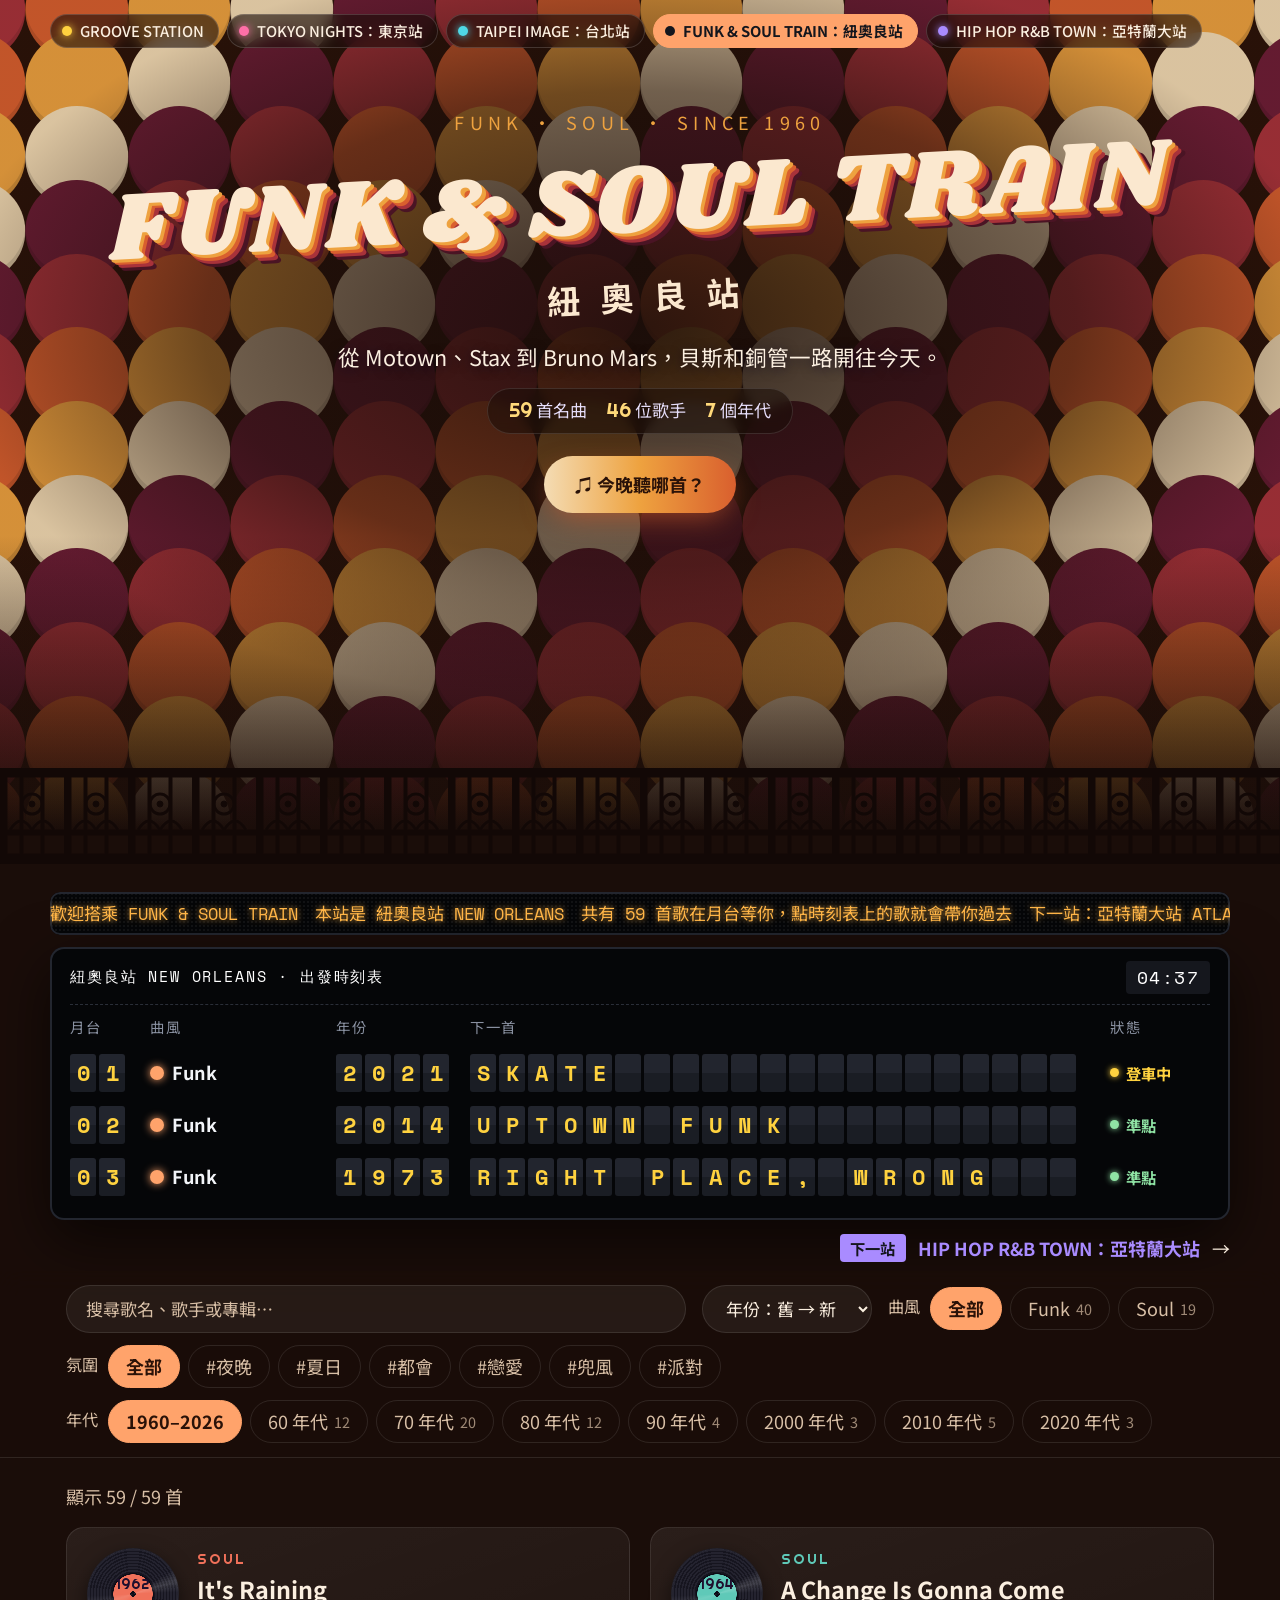
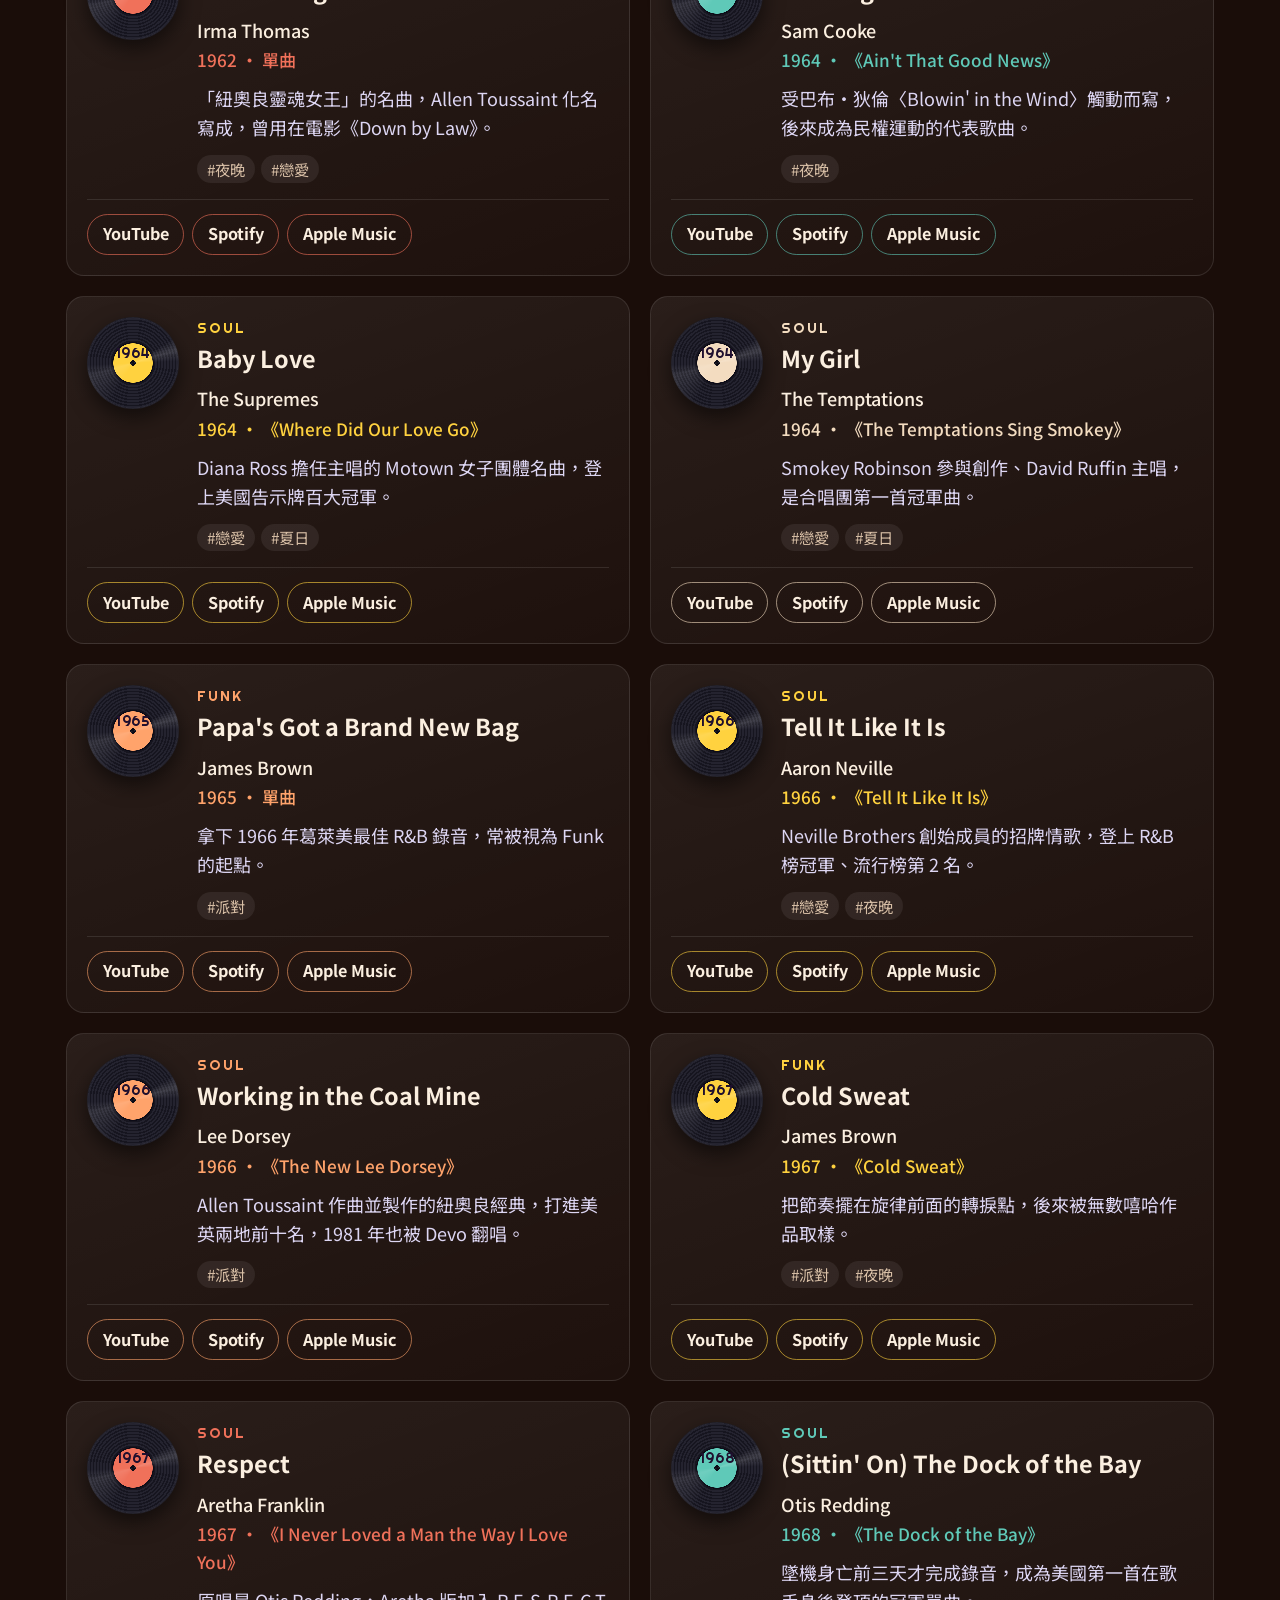
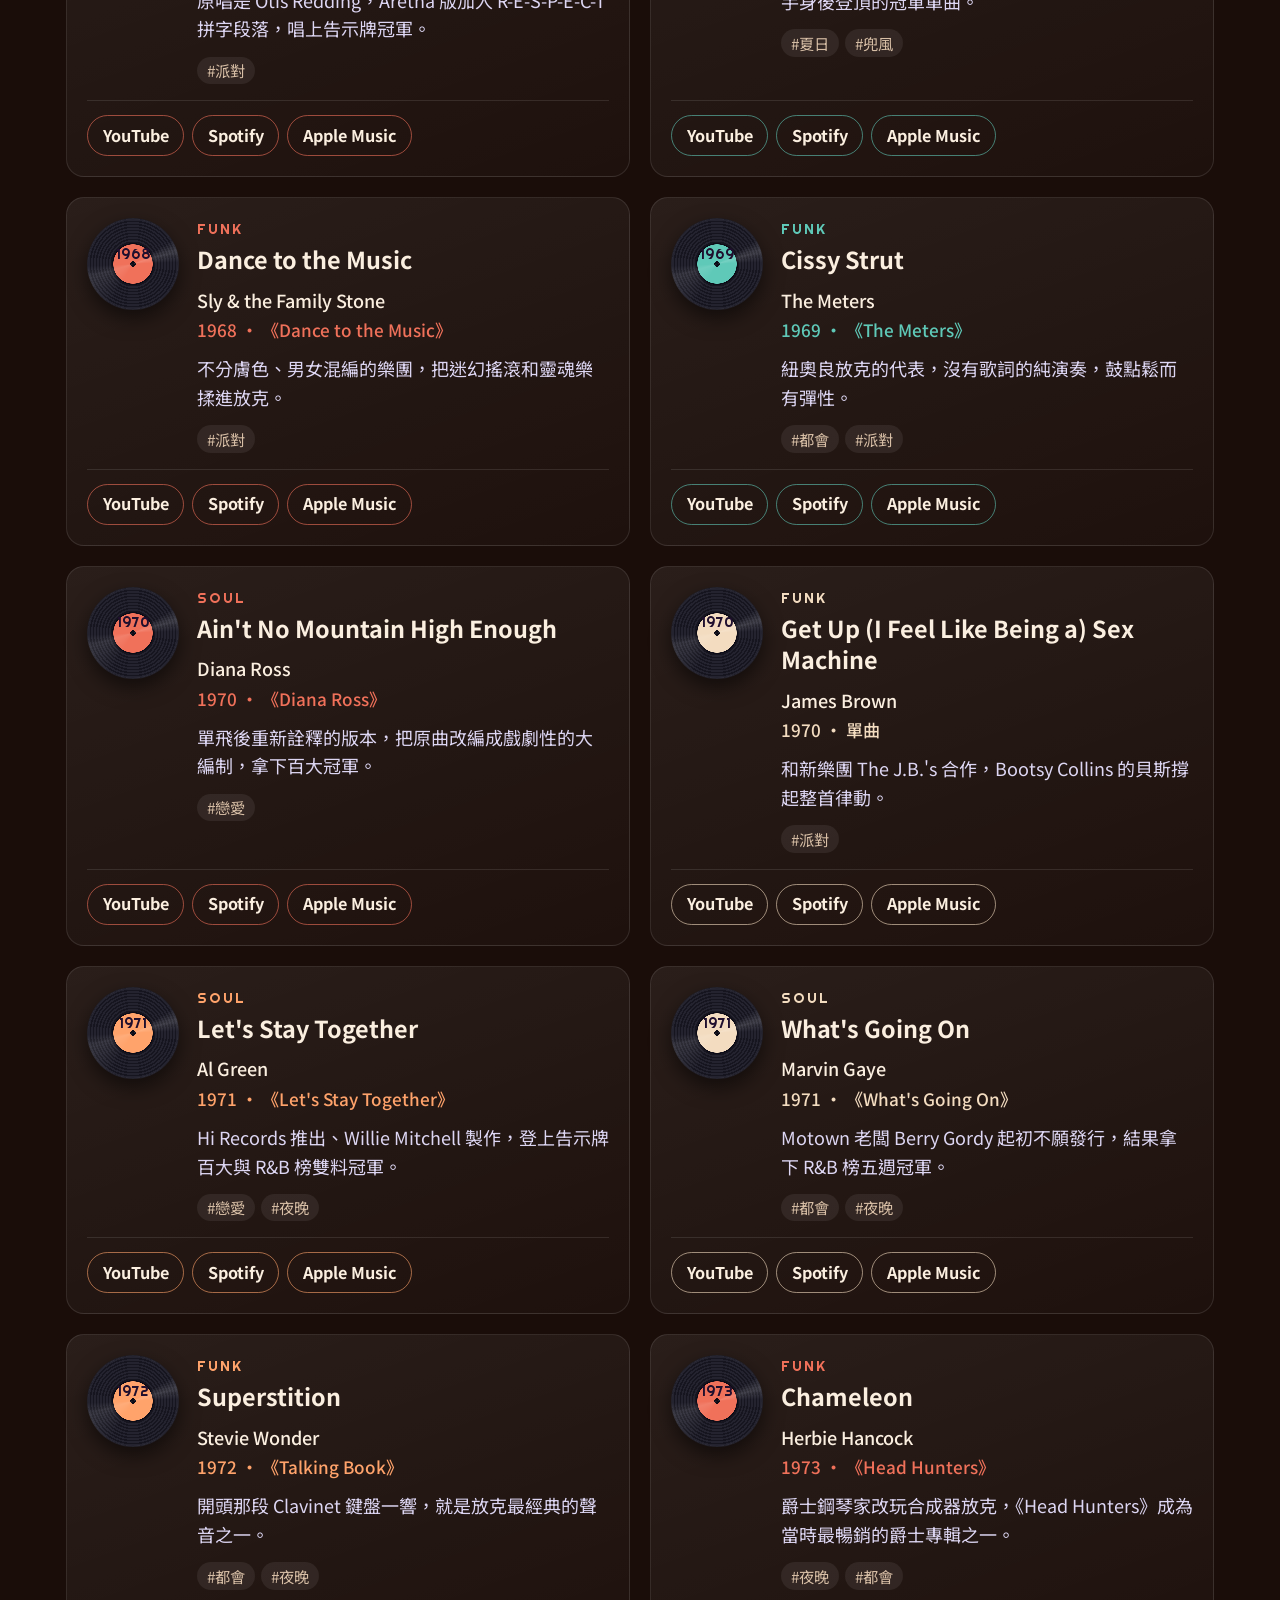
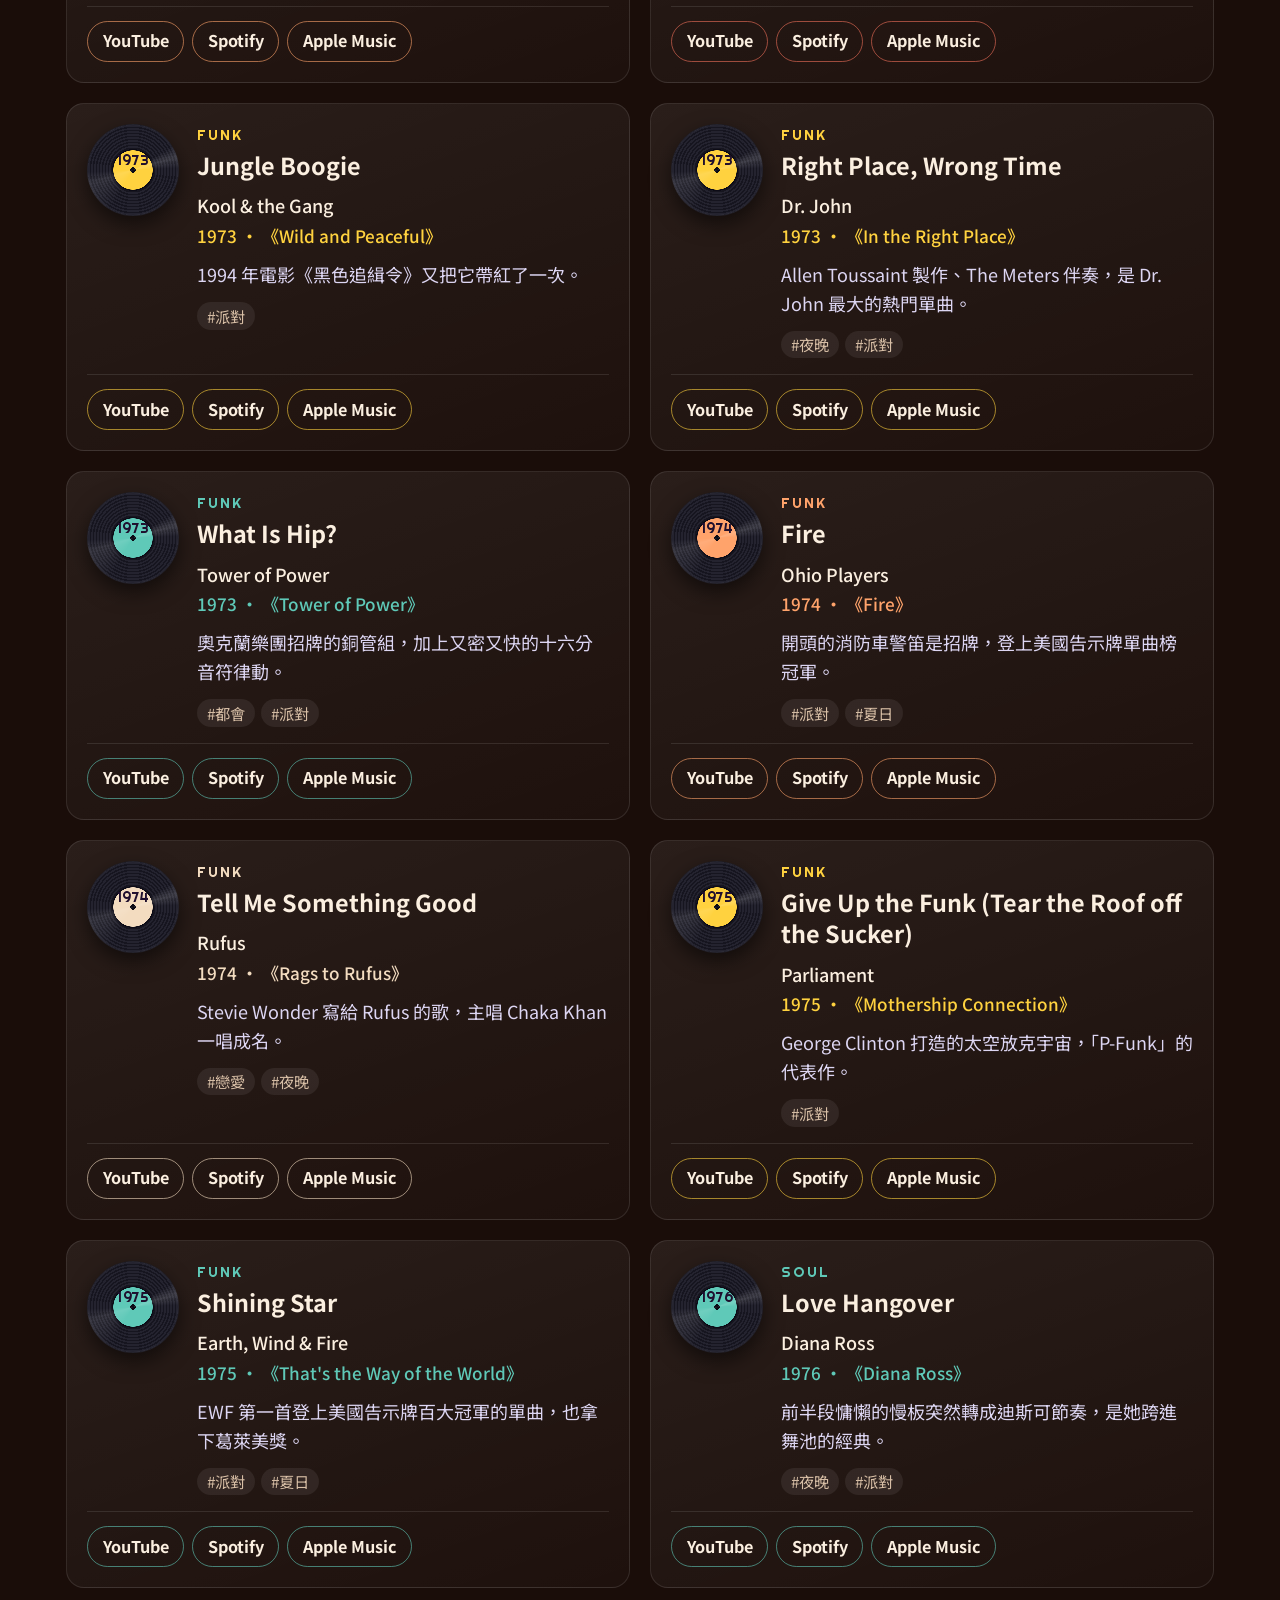
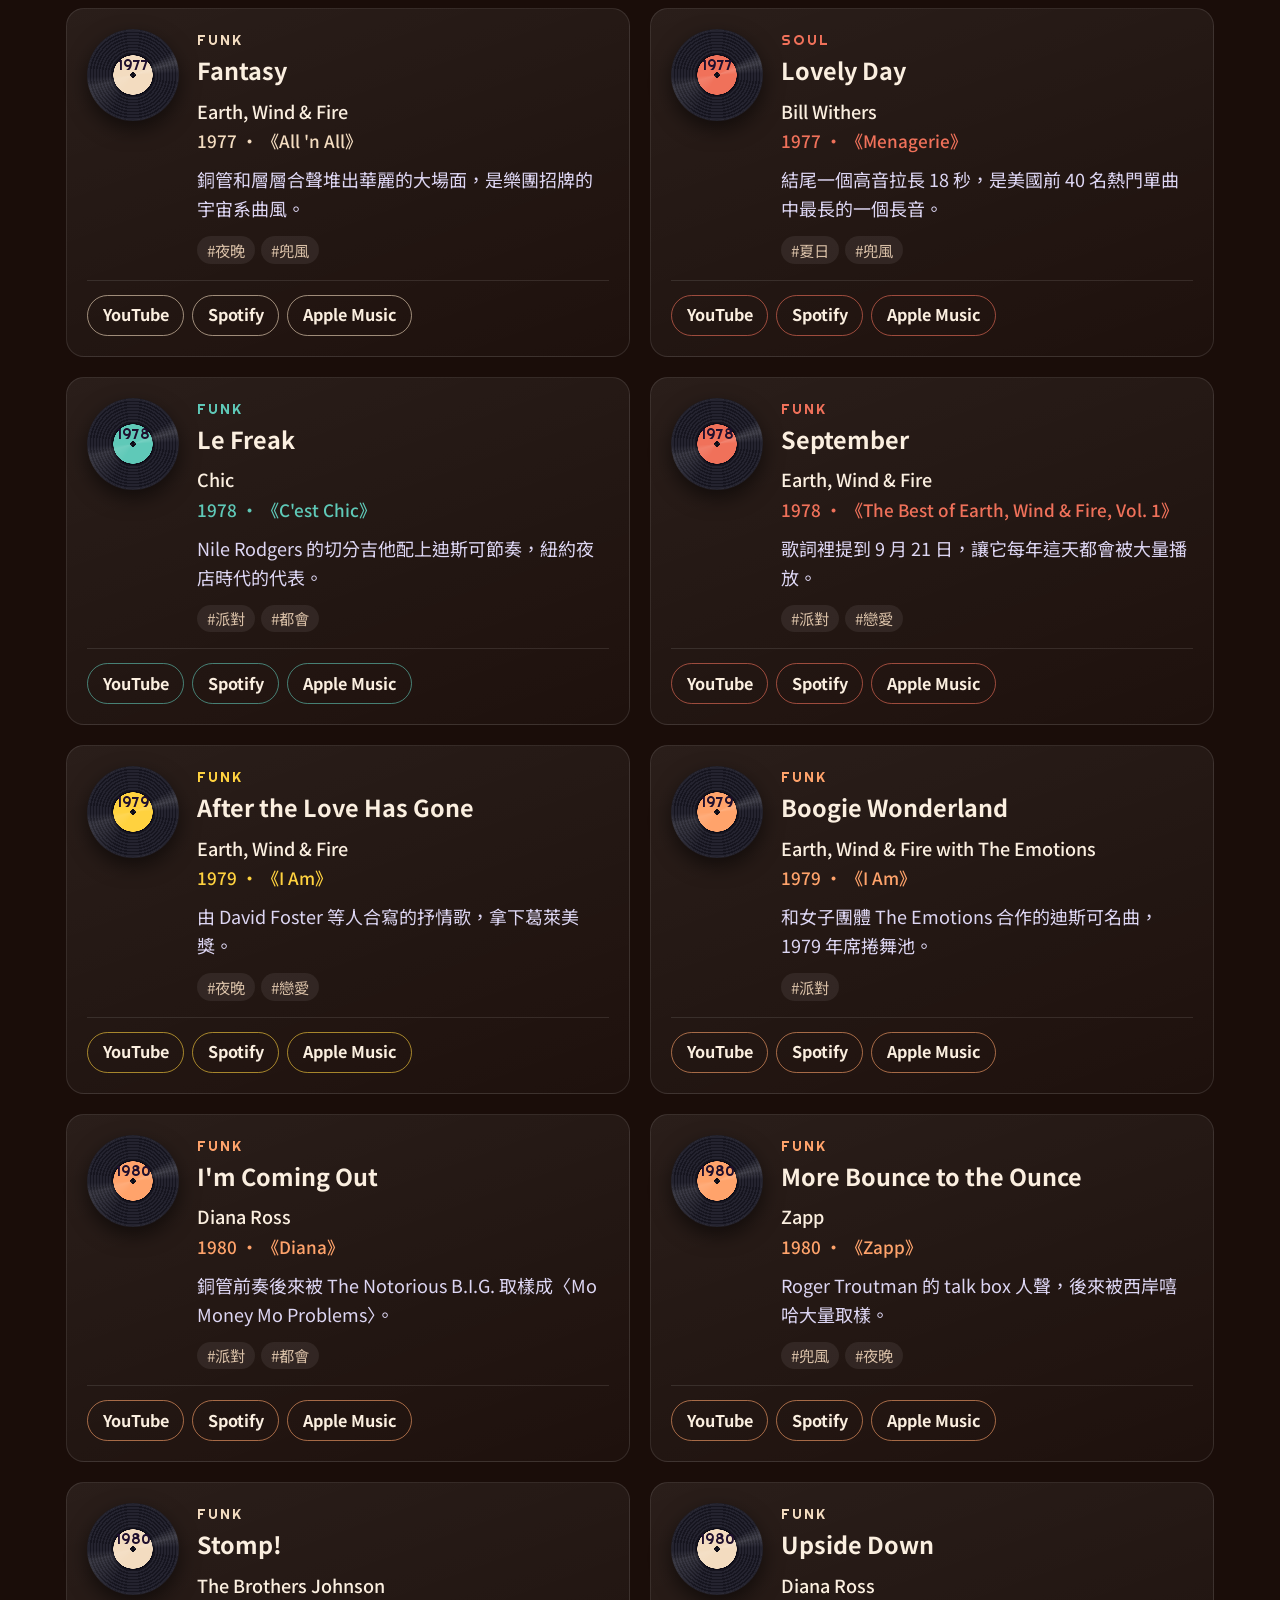
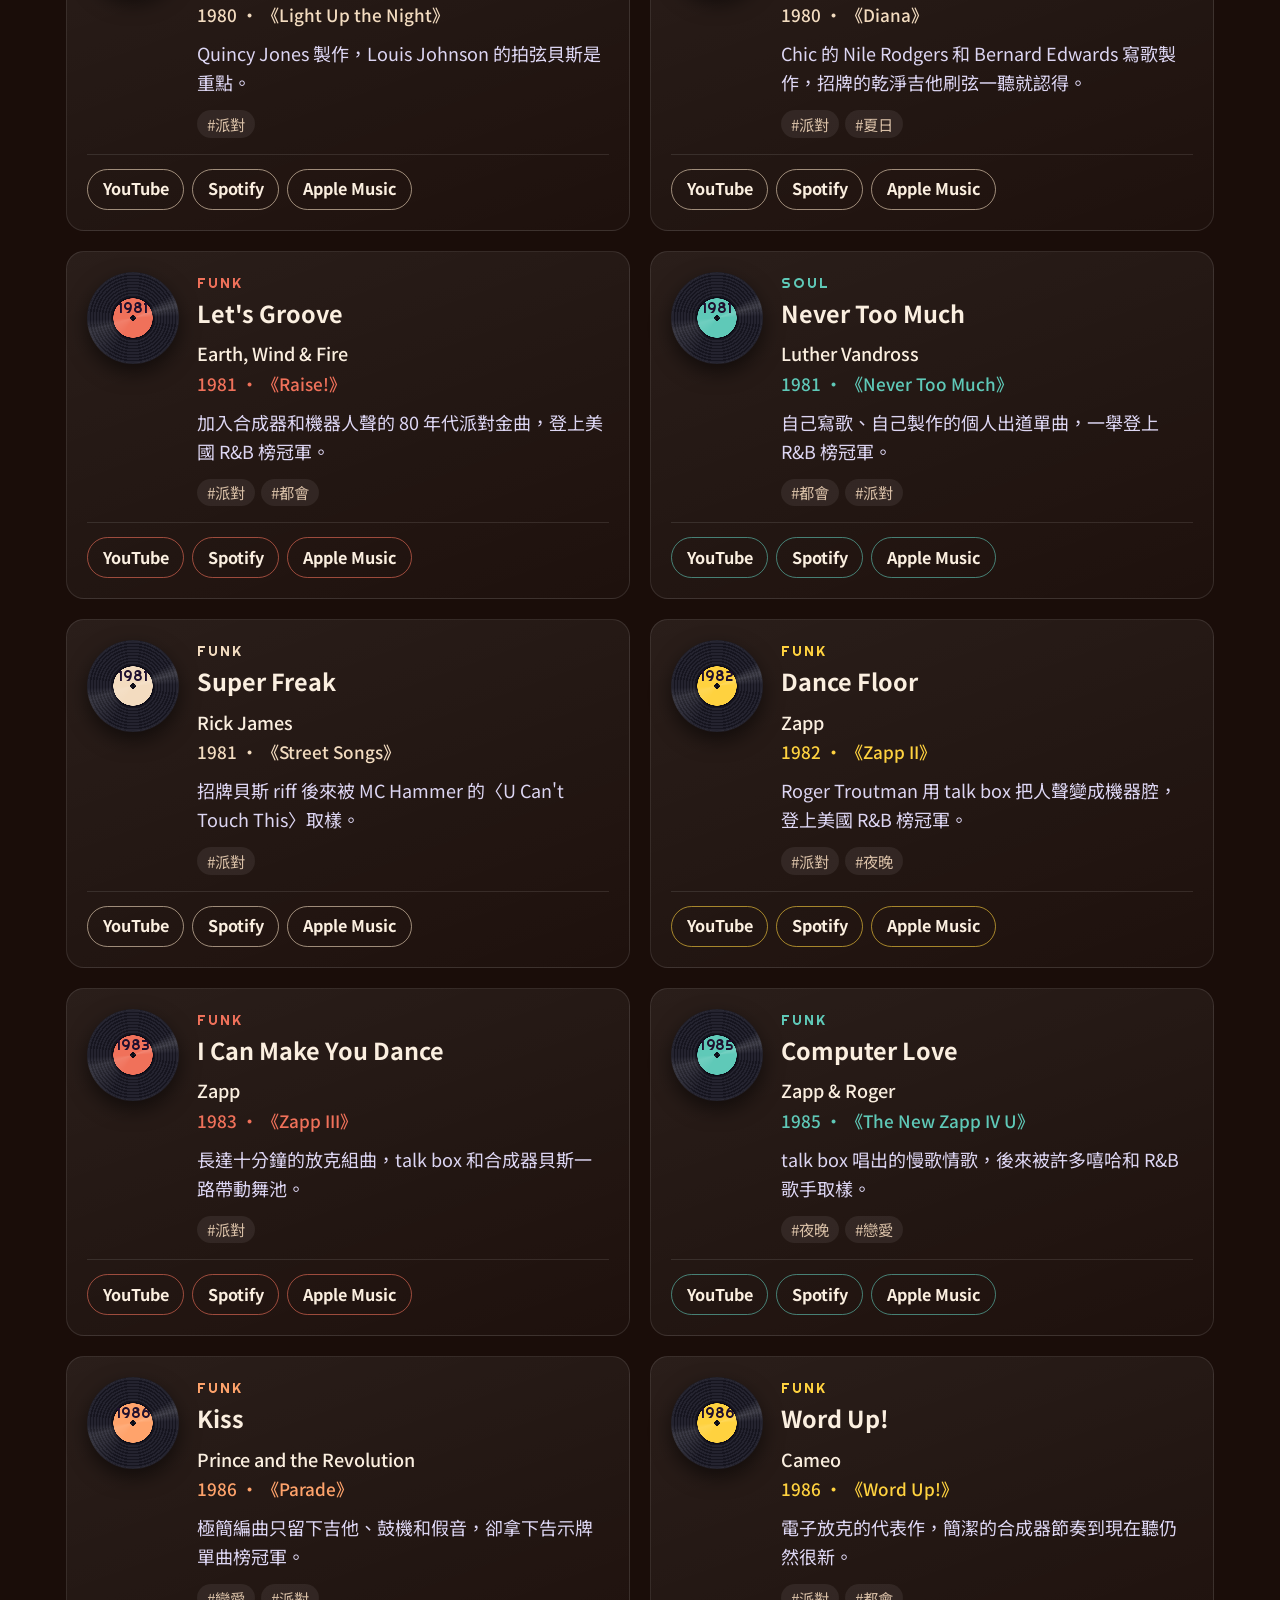
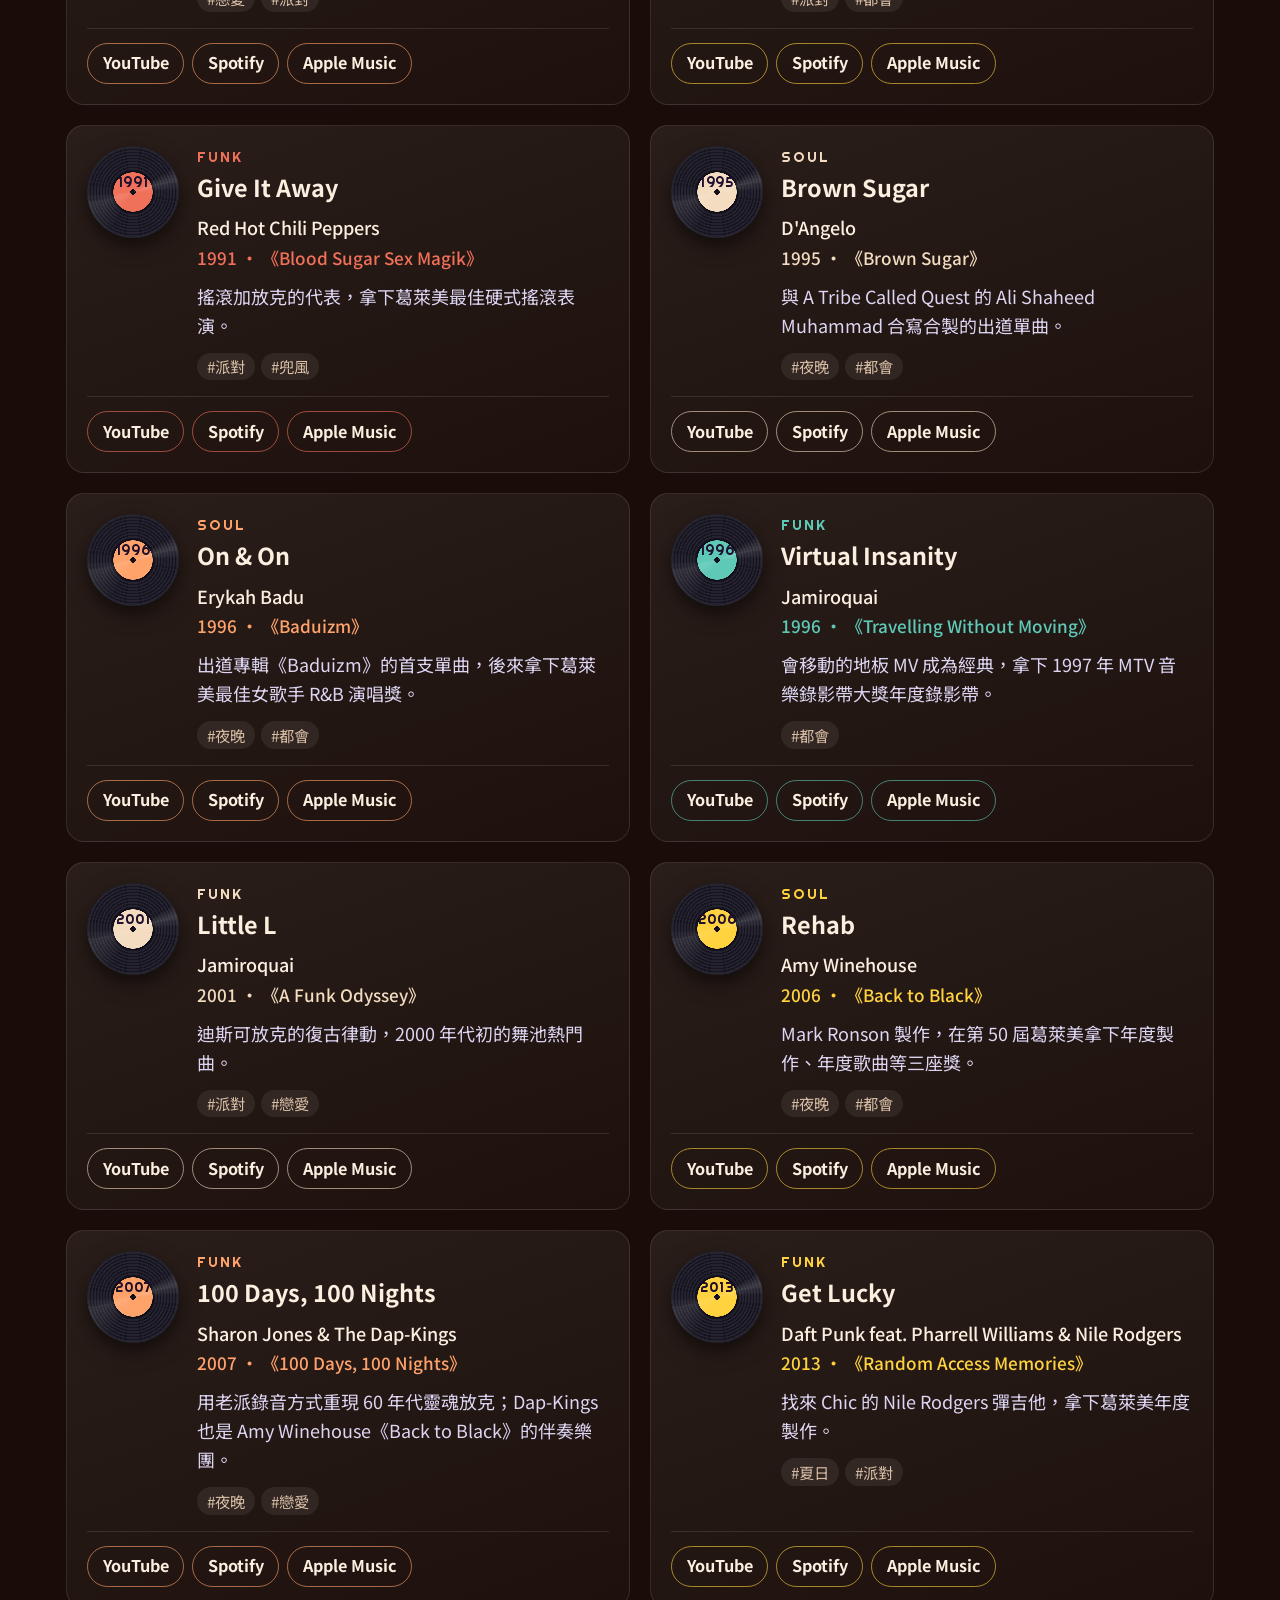
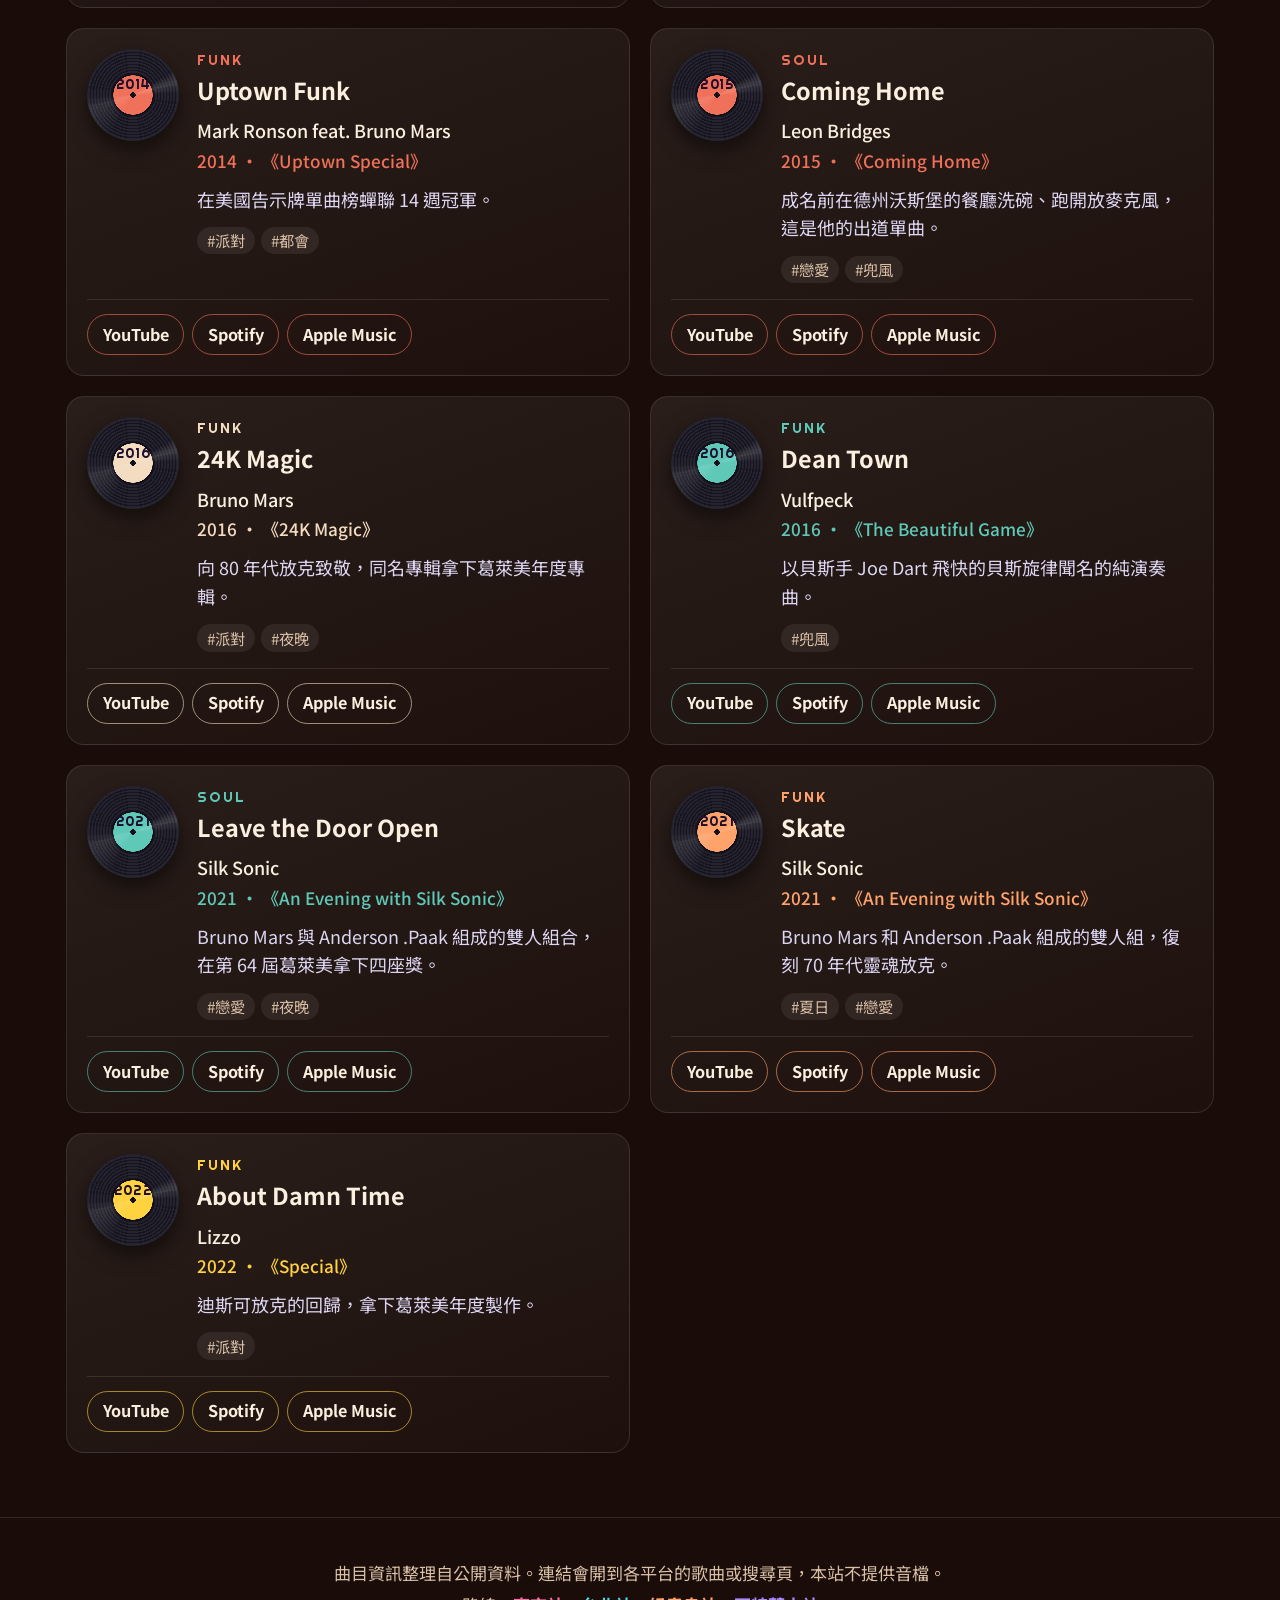
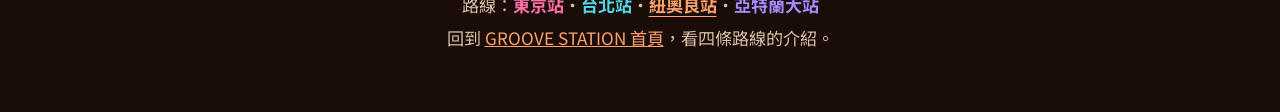
==== commit 2a7b68b2: "新奧爾良站改名為紐奧良站 - 分頁標籤、車站頁標題、首頁車票、篩選按鈕和說明文件一起改 - 重新產生紐奧良站的分享預覽圖 - og/render.sh 刪不掉 Edge 暫存資料夾時不再中斷  Co-" ====
--- a/funk-soul-train/index.html
+++ b/funk-soul-train/index.html
@@ -3,19 +3,19 @@
 <head>
   <meta charset="utf-8">
   <meta name="viewport" content="width=device-width, initial-scale=1">
-  <title>FUNK &amp; SOUL TRAIN 新奧爾良站｜GROOVE STATION</title>
-  <meta name="description" content="FUNK & SOUL TRAIN 新奧爾良站：1960 到 2026 的放克與靈魂樂名曲，依曲風、氛圍與年代篩選，一鍵到 YouTube、Spotify、Apple Music 收聽。">
+  <title>FUNK &amp; SOUL TRAIN 紐奧良站｜GROOVE STATION</title>
+  <meta name="description" content="FUNK & SOUL TRAIN 紐奧良站：1960 到 2026 的放克與靈魂樂名曲，依曲風、氛圍與年代篩選，一鍵到 YouTube、Spotify、Apple Music 收聽。">
   <meta name="theme-color" content="#1a0d09">
   <meta property="og:type" content="website">
   <meta property="og:locale" content="zh_TW">
   <meta property="og:site_name" content="GROOVE STATION">
-  <meta property="og:title" content="FUNK &amp; SOUL TRAIN 新奧爾良站">
+  <meta property="og:title" content="FUNK &amp; SOUL TRAIN 紐奧良站">
   <meta property="og:description" content="1960 到 2026 的放克與靈魂樂名曲，依曲風、氛圍與年代篩選，一鍵收聽。">
   <meta property="og:url" content="https://ginichang1214.github.io/ginimusic-collection/funk-soul-train/">
   <meta property="og:image" content="https://ginichang1214.github.io/ginimusic-collection/funk-soul-train/og-image.png">
   <meta property="og:image:width" content="1200">
   <meta property="og:image:height" content="630">
-  <meta property="og:image:alt" content="FUNK & SOUL TRAIN 新奧爾良站：70 年代放克海報風格的圓點直條">
+  <meta property="og:image:alt" content="FUNK & SOUL TRAIN 紐奧良站：70 年代放克海報風格的圓點直條">
   <meta name="twitter:card" content="summary_large_image">
   <link rel="icon" href="data:image/svg+xml,%3Csvg xmlns='http://www.w3.org/2000/svg' viewBox='0 0 100 100'%3E%3Ccircle cx='50' cy='50' r='48' fill='%2316151f'/%3E%3Ccircle cx='50' cy='50' r='18' fill='%23ffa36b'/%3E%3Ccircle cx='50' cy='50' r='3' fill='%2316151f'/%3E%3C/svg%3E">
   <link rel="preconnect" href="https://fonts.googleapis.com">
@@ -31,7 +31,7 @@
 
     <div class="hero-text">
       <p class="eyebrow">FUNK · SOUL · SINCE 1960</p>
-      <h1>FUNK &amp; SOUL TRAIN<span>新奧爾良站</span></h1>
+      <h1>FUNK &amp; SOUL TRAIN<span>紐奧良站</span></h1>
       <p class="lead">從 Motown、Stax 到 Bruno Mars，貝斯和銅管一路開往今天。</p>
       <p class="stats" id="stats"></p>
       <button class="btn-shuffle" id="shuffle" type="button">♫ 今晚聽哪首？</button>
--- a/station/station.css
+++ b/station/station.css
@@ -344,7 +344,7 @@
 }
 
 /* ================================================================
-   3 新奧爾良站：70 年代放克海報
+   3 紐奧良站：70 年代放克海報
    ================================================================ */
 body[data-line="neworleans"] {
   --night: #1a0d09;
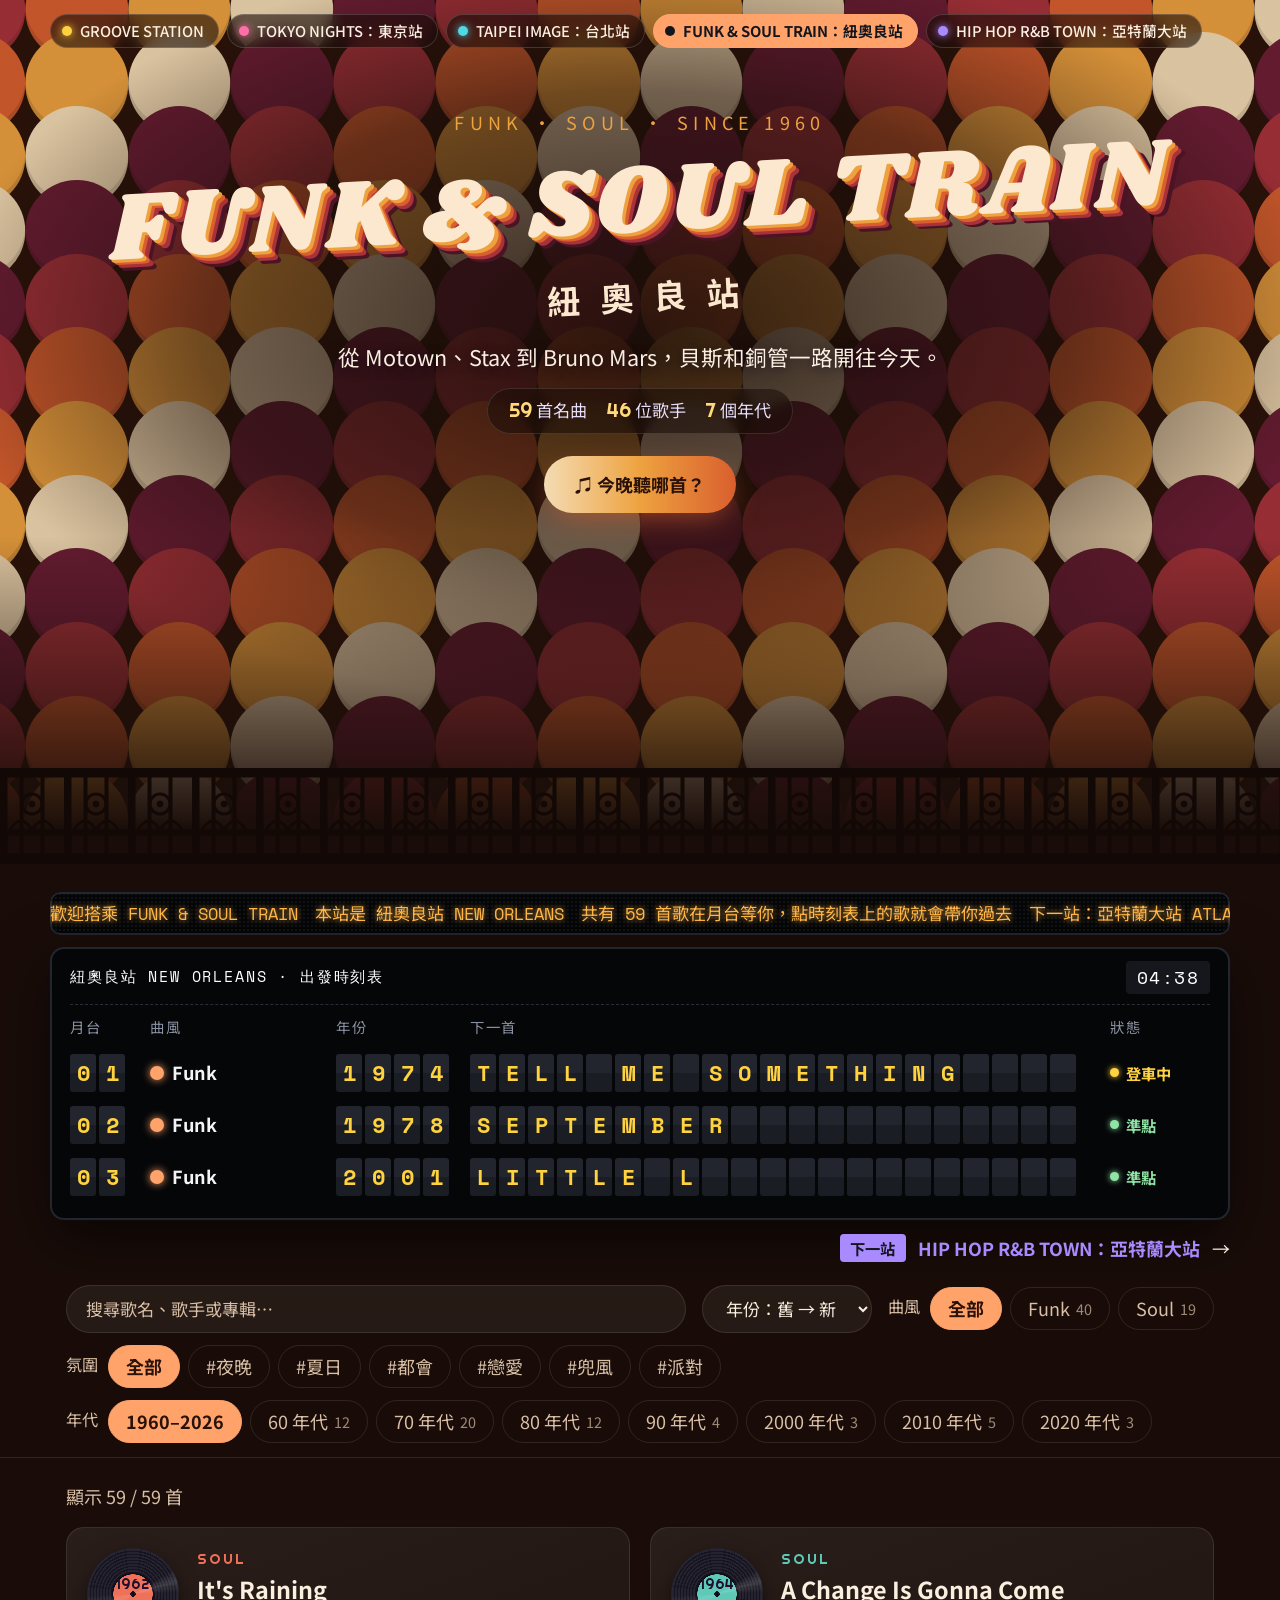
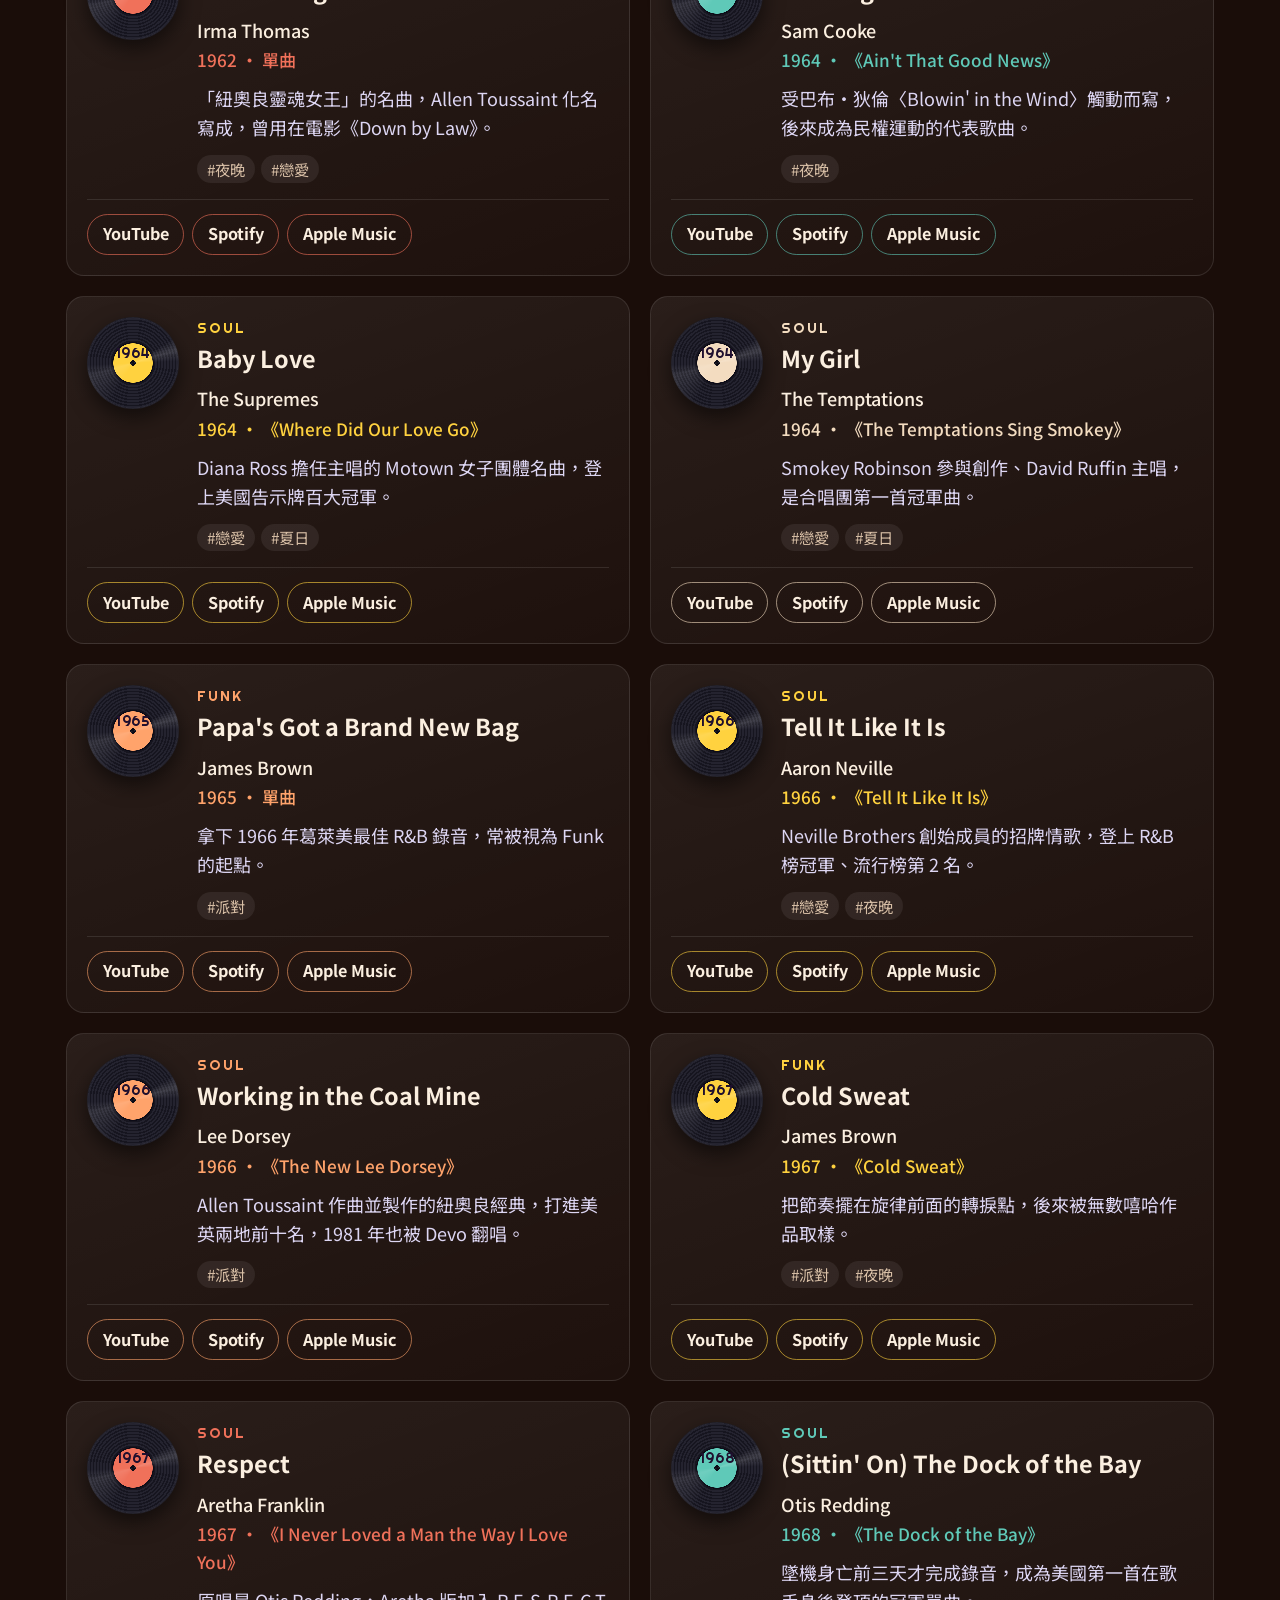
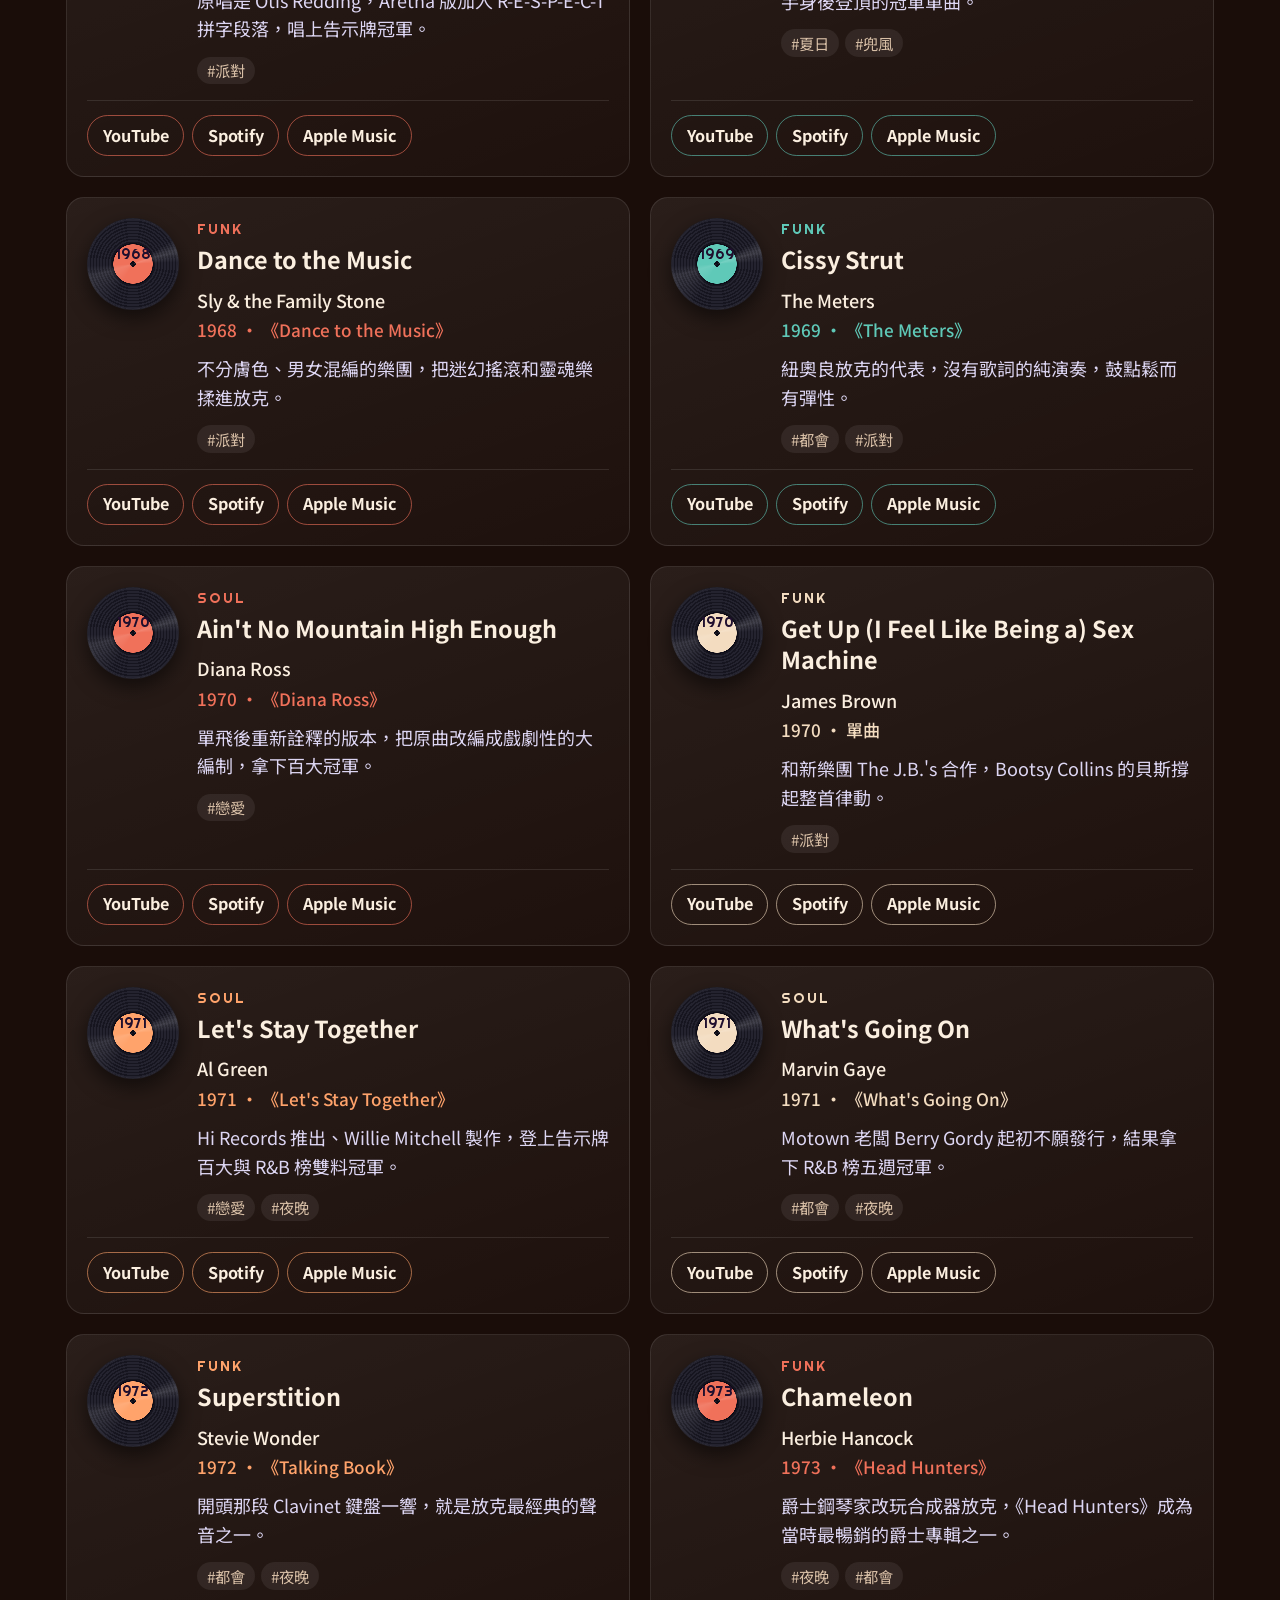
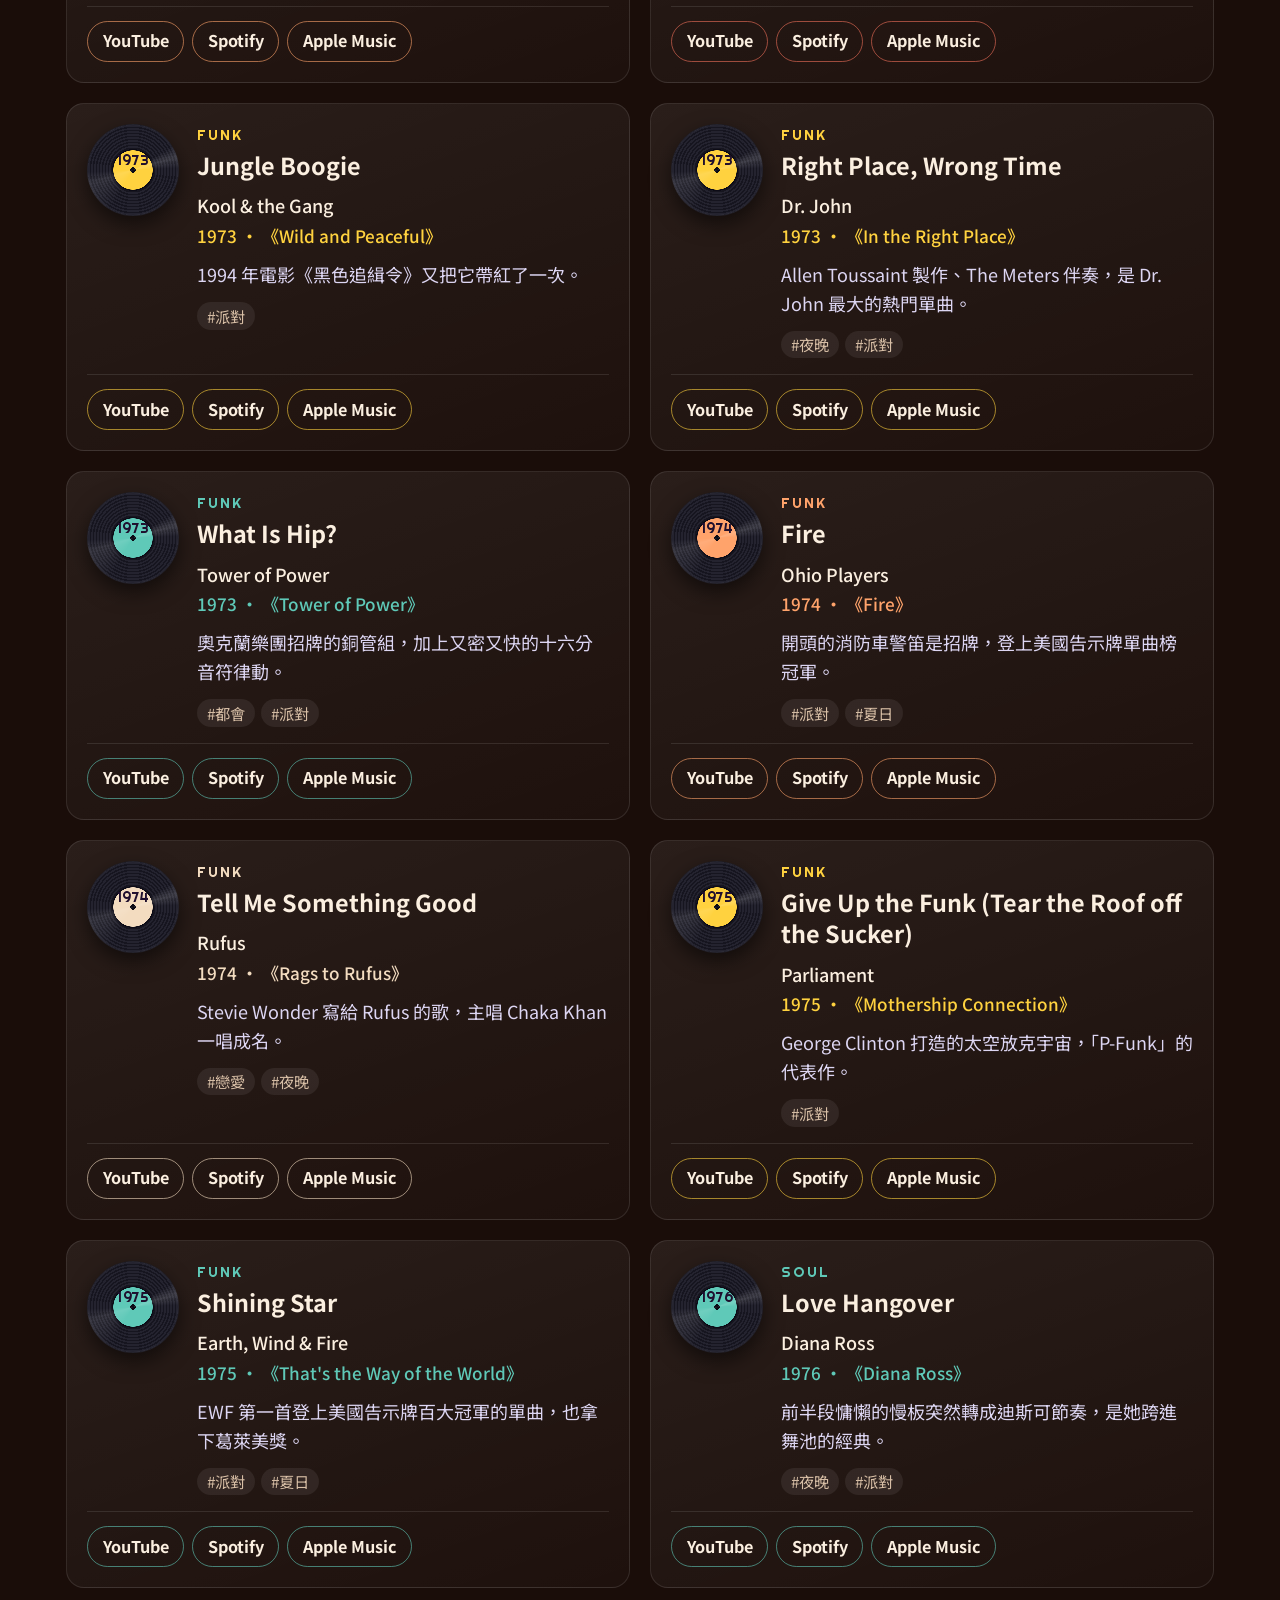
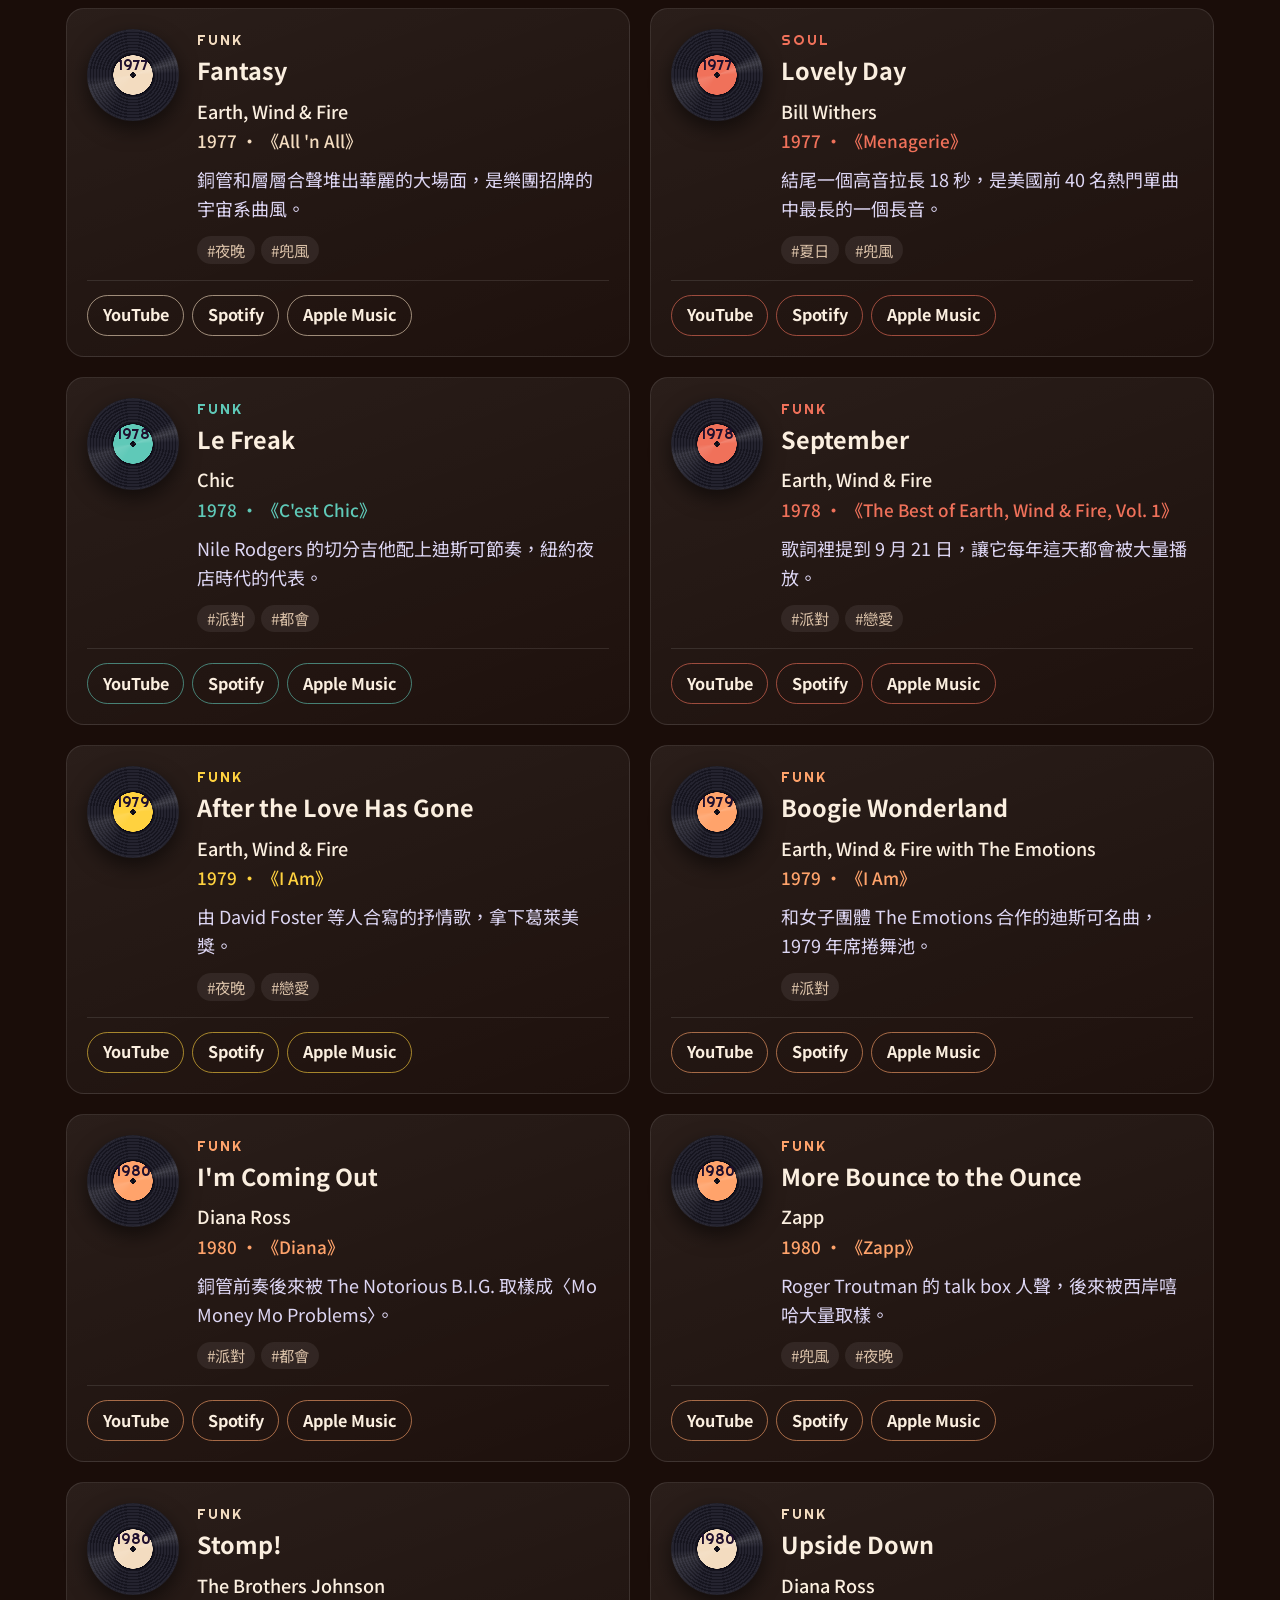
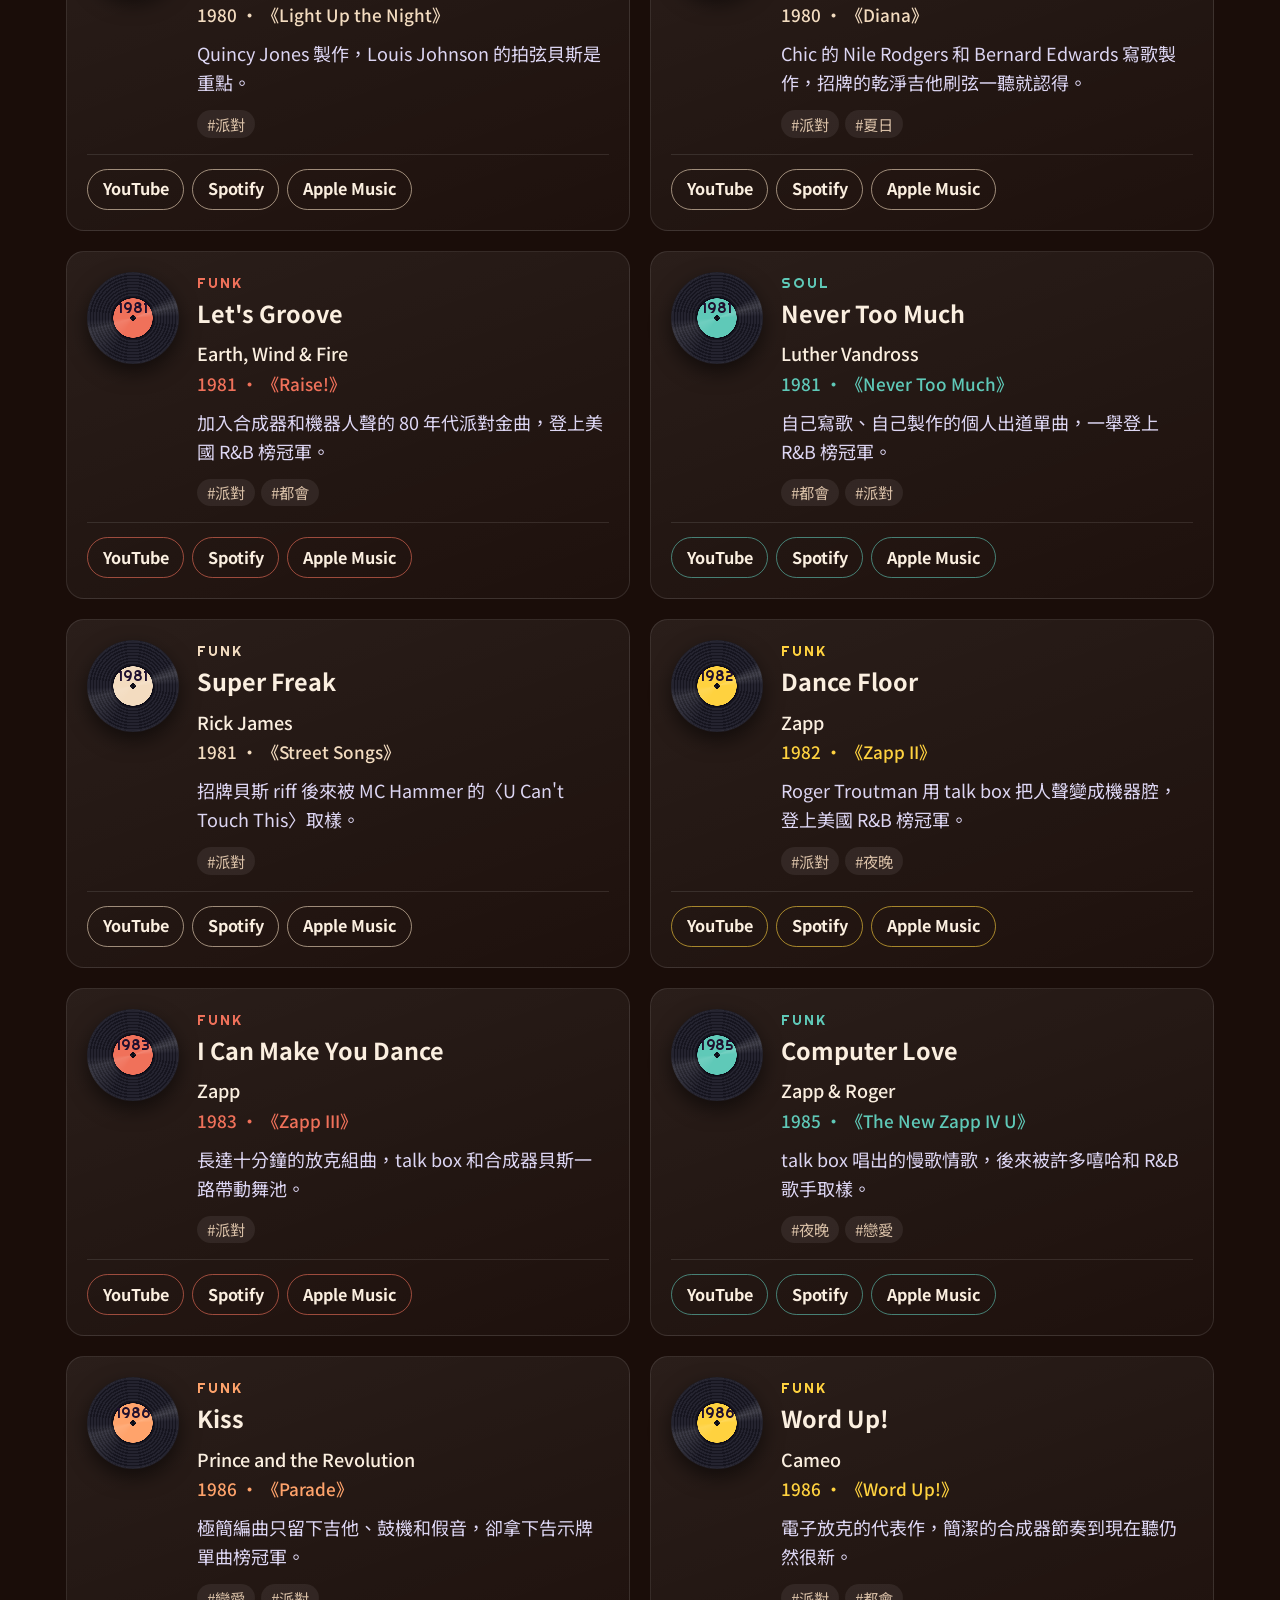
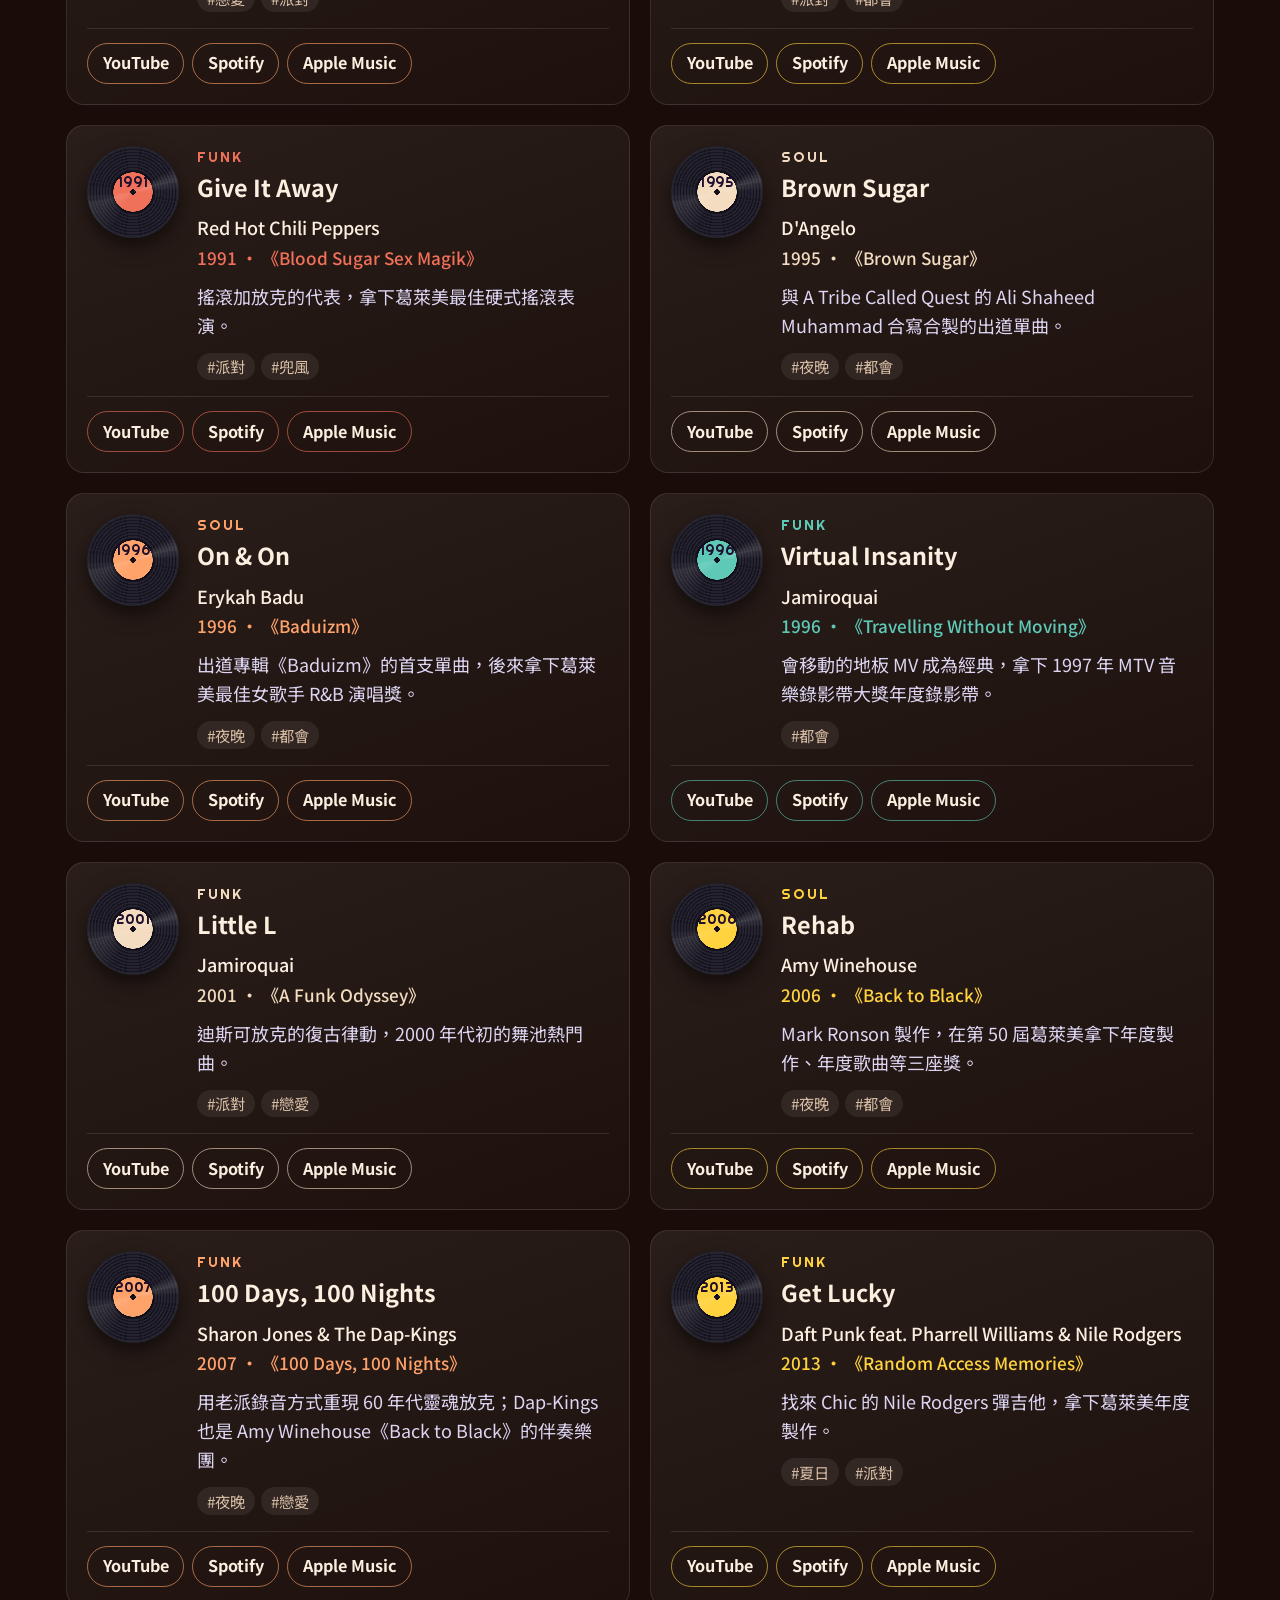
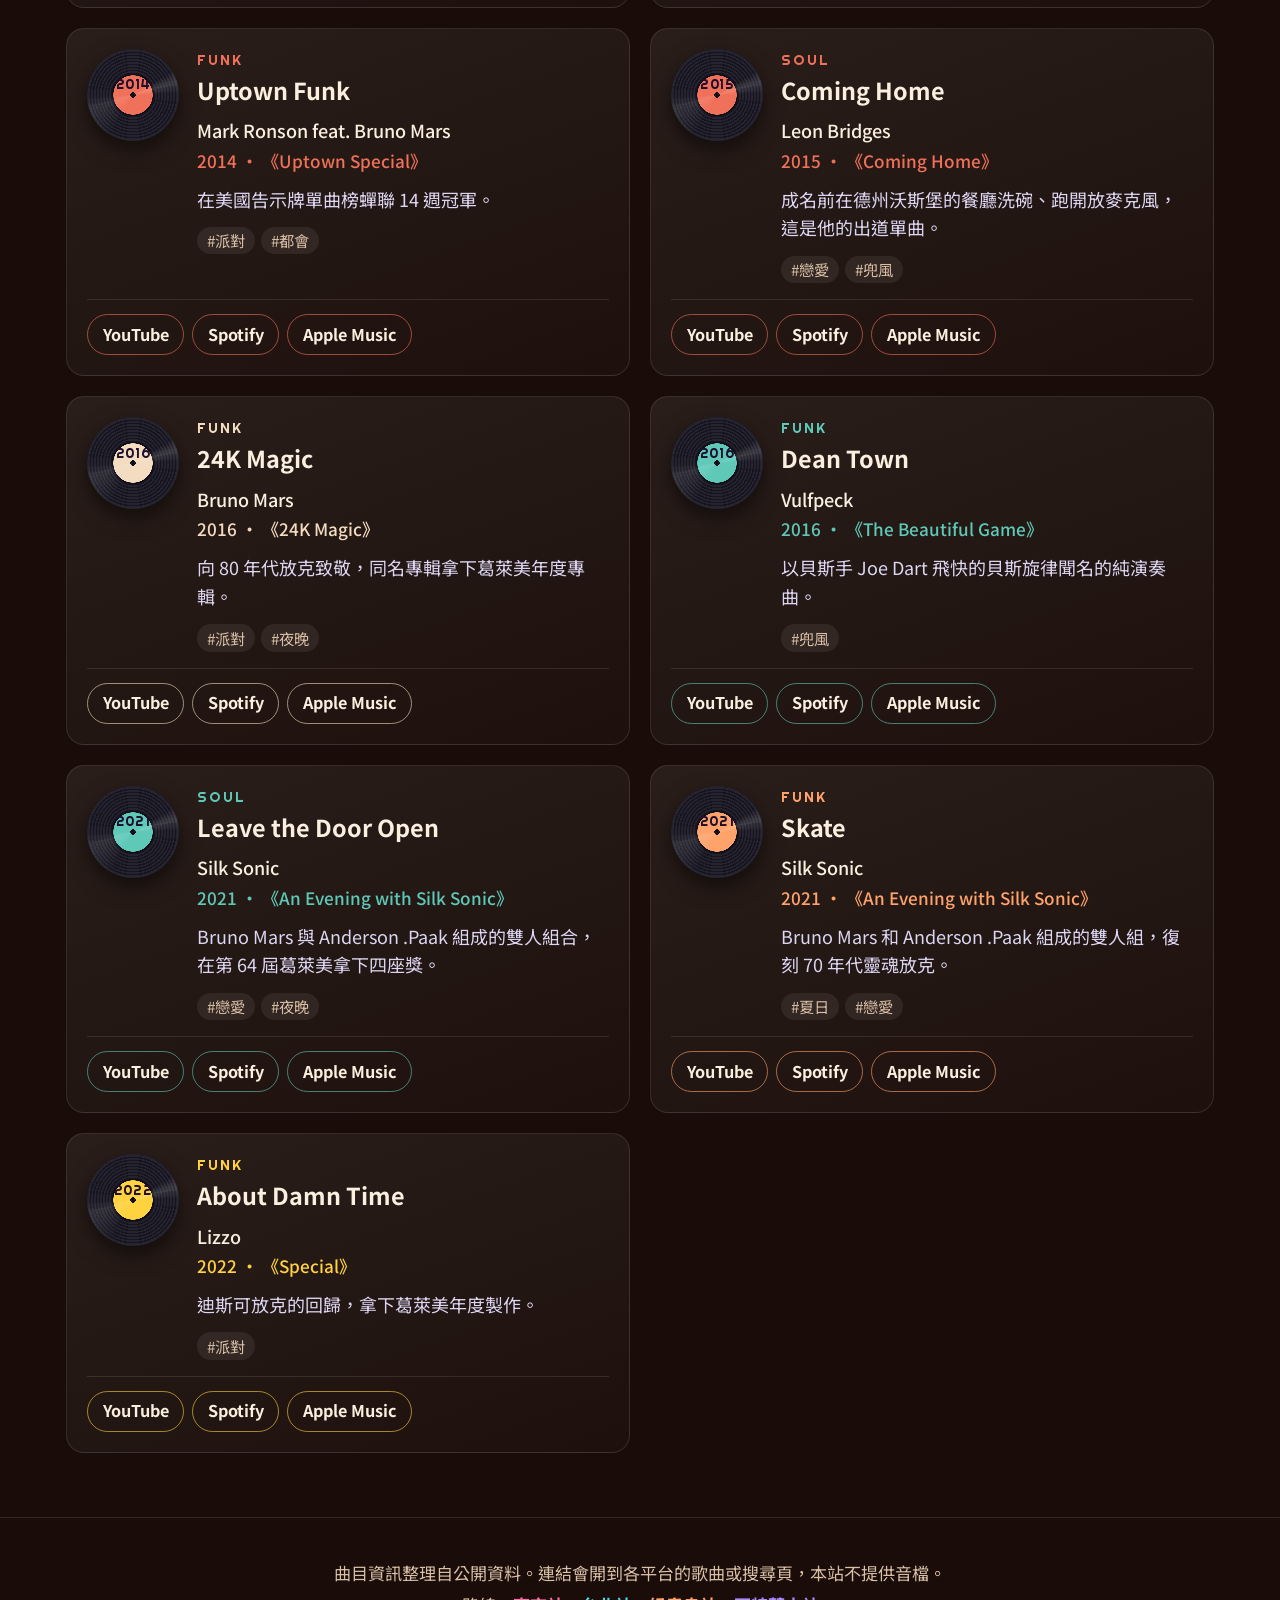
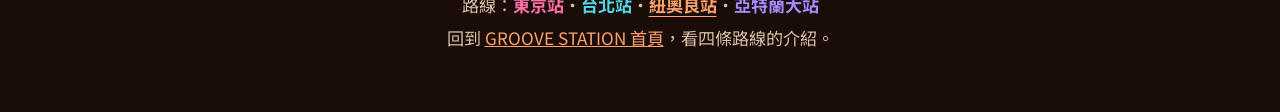
==== commit e41ddae4: "加入 GoatCounter 訪客統計與首頁「累計旅客」翻牌計數器 - 首頁和四個車站頁面裝上 GoatCounter（不用 cookie） - 首頁出發時刻表右上角顯示全站累計旅客，用翻牌數字跳出來" ====
--- a/funk-soul-train/index.html
+++ b/funk-soul-train/index.html
@@ -74,5 +74,7 @@
   <script src="../lines.js"></script>
   <script src="../common.js"></script>
   <script src="../station/station.js"></script>
+  <!-- 訪客統計（GoatCounter，不用 cookie）：https://ginichang.goatcounter.com -->
+  <script data-goatcounter="https://ginichang.goatcounter.com/count" async src="//gc.zgo.at/count.js"></script>
 </body>
 </html>
--- a/common.css
+++ b/common.css
@@ -139,6 +139,13 @@
   font-size: 1rem;
   letter-spacing: 0.08em;
 }
+.board-meta { display: inline-flex; flex-wrap: wrap; align-items: center; justify-content: flex-end; gap: 8px 16px; }
+/* 累計旅客：小一號的翻牌數字 */
+.board-riders { display: inline-flex; align-items: center; gap: 8px; }
+.board-riders[hidden] { display: none; }
+.riders-label { color: #8a91a1; font-family: var(--font-body); font-size: 0.8rem; letter-spacing: 0.1em; }
+.board-riders .flap { gap: 2px; }
+.board-riders .flap b { width: 18px; height: 26px; font-size: 15px; }
 .board-row {
   display: grid;
   grid-template-columns: 64px 170px 118px 1fr 100px;
